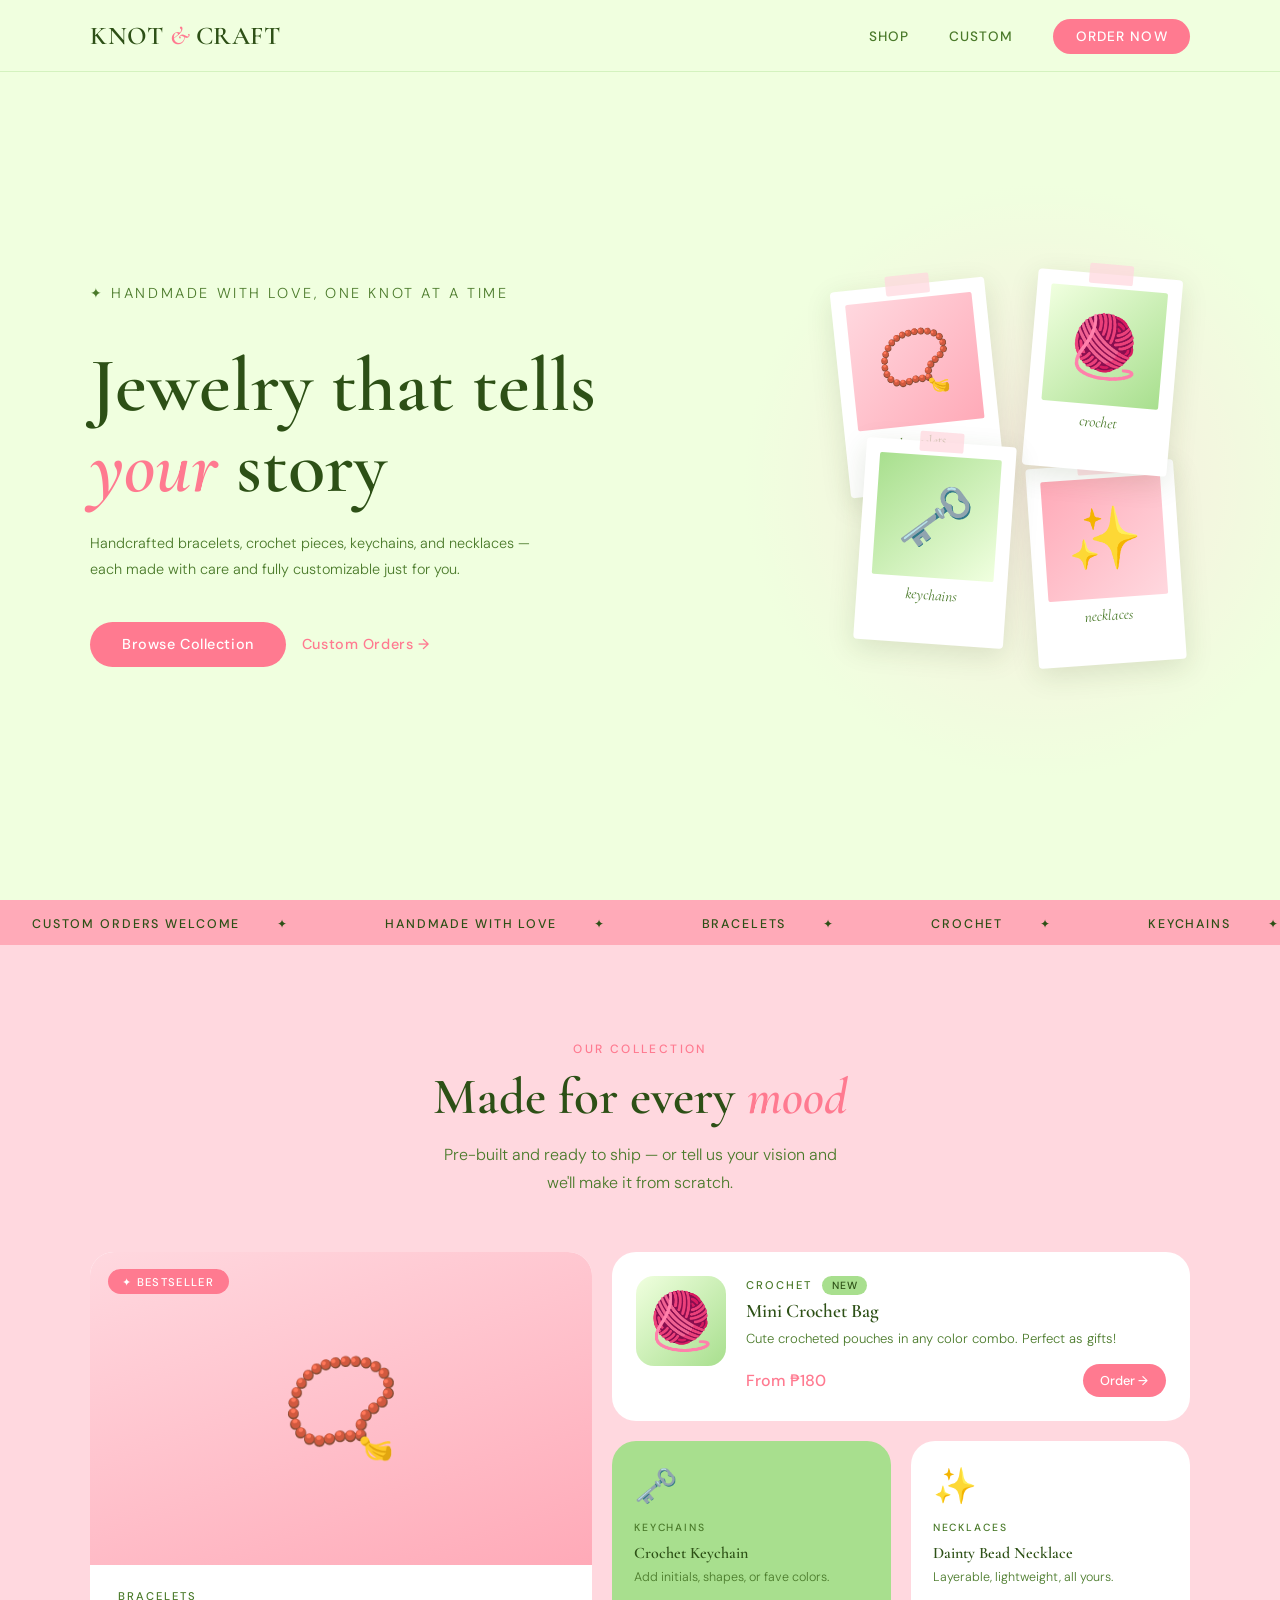
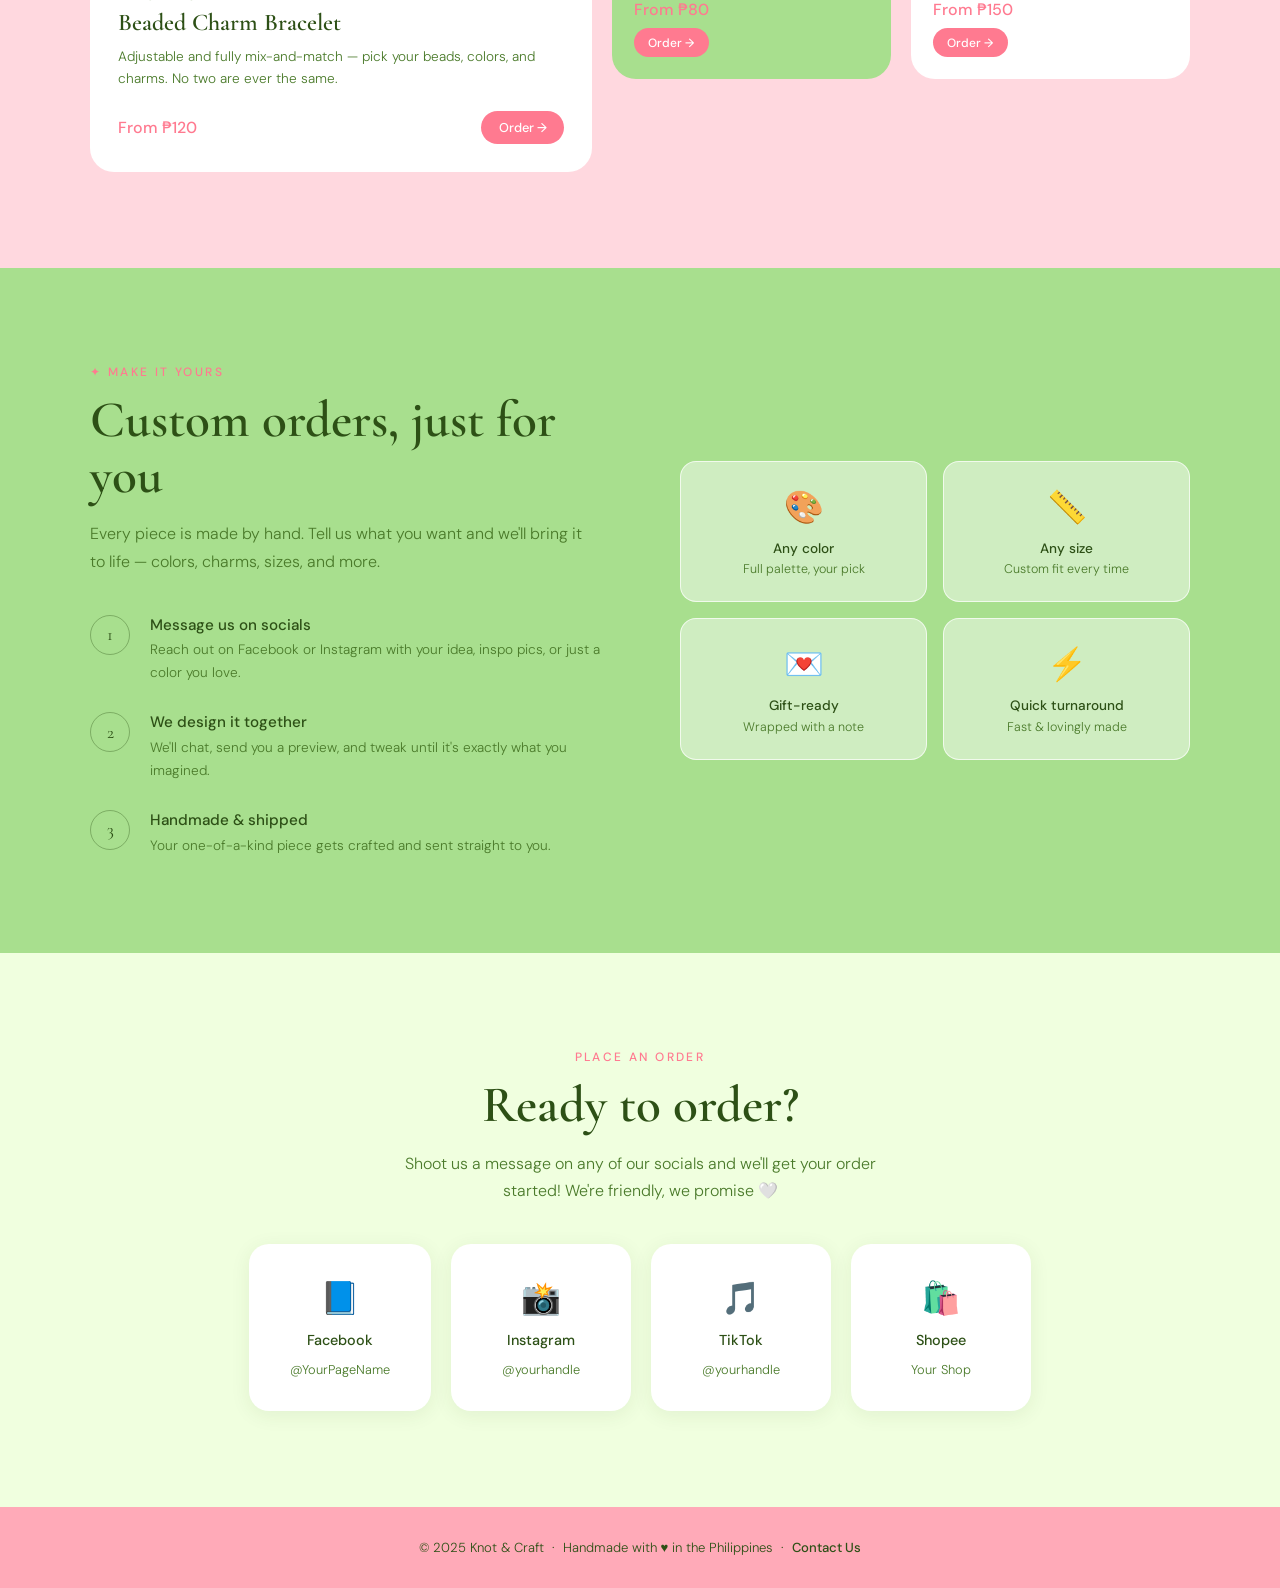
==== index.html @ 76a7b819 "First Commit" ====
<!DOCTYPE html>
<html lang="en">
<head>
<meta charset="UTF-8" />
<meta name="viewport" content="width=device-width, initial-scale=1.0" />
<title>Knot & Craft — Handmade with Love</title>
<link rel="preconnect" href="https://fonts.googleapis.com" />
<link href="https://fonts.googleapis.com/css2?family=Cormorant+Garamond:ital,wght@0,400;0,600;1,400&family=DM+Sans:wght@300;400;500&display=swap" rel="stylesheet" />
<style>
  *, *::before, *::after { box-sizing: border-box; margin: 0; padding: 0; }

  :root {
    --cream: #F0FFDF;
    --blush: #FFAAB8;
    --rose: #FF7A90;
    --deep: #2D5016;
    --warm: #4A7A2A;
    --muted: #A8DF8E;
    --white: #FFFFFF;
    --pink-light: #FFD8DF;
    --green-mid: #A8DF8E;
  }

  html { scroll-behavior: smooth; }

  body {
    font-family: 'DM Sans', sans-serif;
    background: var(--cream);
    color: var(--deep);
    overflow-x: hidden;
  }

  /* NAV */
  nav {
    position: fixed;
    top: 0; left: 0; right: 0;
    z-index: 100;
    display: flex;
    align-items: center;
    justify-content: space-between;
    padding: 1.25rem 2rem;
    background: rgba(240, 255, 223, 0.92);
    backdrop-filter: blur(10px);
    border-bottom: 1px solid rgba(168, 223, 142, 0.4);
  }

  .nav-logo {
    font-family: 'Cormorant Garamond', serif;
    font-size: 1.6rem;
    font-weight: 600;
    color: var(--deep);
    text-decoration: none;
    letter-spacing: 0.02em;
  }

  .nav-logo span { color: var(--rose); font-style: italic; }

  nav ul {
    list-style: none;
    display: flex;
    gap: 2.5rem;
  }

  nav a {
    text-decoration: none;
    color: var(--warm);
    font-size: 0.85rem;
    font-weight: 500;
    letter-spacing: 0.08em;
    text-transform: uppercase;
    transition: color 0.2s;
  }

  nav a:hover { color: var(--rose); }

  .nav-order-btn {
    background: var(--rose) !important;
    color: var(--white) !important;
    padding: 0.55rem 1.4rem;
    border-radius: 100px;
    transition: background 0.2s, transform 0.15s !important;
  }

  .nav-order-btn:hover {
    background: var(--warm) !important;
    transform: translateY(-1px);
  }

  /* HERO */
  .hero {
    min-height: 100vh;
    display: flex;
    align-items: center;
    padding: 7rem 4rem 4rem;
    position: relative;
    overflow: hidden;
  }

  .hero-bg-circle {
    position: absolute;
    width: 600px; height: 600px;
    border-radius: 50%;
    background: radial-gradient(circle, rgba(255,216,223,0.5) 0%, transparent 70%);
    top: -100px; right: -150px;
    pointer-events: none;
  }

  .hero-content {
    max-width: 600px;
    position: relative;
    z-index: 1;
  }

  .hero-eyebrow {
    font-size: 0.78rem;
    font-weight: 500;
    letter-spacing: 0.18em;
    text-transform: uppercase;
    color: var(--rose);
    margin-bottom: 1.25rem;
  }

  .hero h1 {
    font-family: 'Cormorant Garamond', serif;
    font-size: clamp(3rem, 6vw, 5.5rem);
    line-height: 1.05;
    font-weight: 600;
    color: var(--deep);
    margin-bottom: 1.5rem;
  }

  .hero h1 em {
    font-style: italic;
    color: var(--rose);
  }

  .hero p {
    font-size: 0.9rem;
    color: var(--warm);
    line-height: 1.75;
    max-width: 440px;
    margin-bottom: 2.5rem;
    font-weight: 300;
  }

  .hero-cta {
    display: flex;
    gap: 1rem;
    align-items: center;
    flex-wrap: wrap;
  }

  .btn-primary {
    background: var(--rose);
    color: var(--white);
    padding: 0.85rem 2rem;
    border-radius: 100px;
    text-decoration: none;
    font-size: 0.9rem;
    font-weight: 500;
    letter-spacing: 0.04em;
    transition: background 0.2s, transform 0.15s;
    display: inline-block;
  }

  .btn-primary:hover {
    background: var(--warm);
    color: var(--white);
    transform: translateY(-2px);
  }

  .btn-ghost {
    color: var(--rose);
    text-decoration: none;
    font-size: 0.9rem;
    font-weight: 500;
    letter-spacing: 0.04em;
    display: flex;
    align-items: center;
    gap: 0.5rem;
    transition: gap 0.2s;
  }

  .btn-ghost:hover { gap: 0.75rem; }

  .hero-decorative {
    position: absolute;
    right: 0;
    top: 50%;
    transform: translateY(-50%);
    width: 360px;
    height: 420px;
  }

  .polaroid {
    position: absolute;
    background: var(--white);
    padding: 0.9rem 0.9rem 2.5rem;
    box-shadow: 0 8px 28px rgba(45,80,22,0.13);
    border-radius: 4px;
    display: flex;
    flex-direction: column;
    align-items: center;
    transition: transform 0.35s ease;
    cursor: default;
  }

  .polaroid:hover { transform: rotate(0deg) scale(1.06) !important; z-index: 10; }

  .polaroid-img {
    width: 100%;
    aspect-ratio: 1;
    border-radius: 2px;
    display: flex;
    align-items: center;
    justify-content: center;
    font-size: 3.8rem;
  }

  .polaroid-label {
    margin-top: 0.5rem;
    font-family: 'Cormorant Garamond', serif;
    font-size: 0.95rem;
    font-style: italic;
    color: var(--warm);
    text-align: center;
    white-space: nowrap;
  }

  /* individual positions & rotations */
  .polaroid:nth-child(1) {
    width: 155px;
    top: 20px; left: 10px;
    transform: rotate(-6deg);
    z-index: 3;
  }
  .polaroid:nth-child(1) .polaroid-img { background: linear-gradient(135deg, #FFD8DF, #FFAAB8); }

  .polaroid:nth-child(2) {
    width: 145px;
    top: 10px; right: 15px;
    transform: rotate(5deg);
    z-index: 2;
  }
  .polaroid:nth-child(2) .polaroid-img { background: linear-gradient(135deg, #F0FFDF, #A8DF8E); }

  .polaroid:nth-child(3) {
    width: 150px;
    bottom: 40px; left: 30px;
    transform: rotate(4deg);
    z-index: 4;
  }
  .polaroid:nth-child(3) .polaroid-img { background: linear-gradient(135deg, #A8DF8E, #F0FFDF); }

  .polaroid:nth-child(4) {
    width: 148px;
    bottom: 20px; right: 10px;
    transform: rotate(-4deg);
    z-index: 1;
  }
  .polaroid:nth-child(4) .polaroid-img { background: linear-gradient(135deg, #FFAAB8, #FFD8DF); }

  /* tape strip on each */
  .polaroid::before {
    content: '';
    position: absolute;
    top: -10px;
    left: 50%;
    transform: translateX(-50%);
    width: 44px; height: 20px;
    background: rgba(255, 216, 223, 0.75);
    border-radius: 2px;
    z-index: 5;
  }

  /* MARQUEE */
  .marquee-wrap {
    background: #FFAAB8;
    padding: 0.75rem 0;
    overflow: hidden;
    white-space: nowrap;
  }

  .marquee-inner span {
    font-size: 0.78rem;
    font-weight: 500;
    letter-spacing: 0.15em;
    text-transform: uppercase;
    color: var(--deep);
    padding: 0 2rem;
  }

  .marquee-dot {
    color: rgba(45,80,22,0.4);
  }

  .marquee-inner {
    display: inline-flex;
    animation: marquee 22s linear infinite;
  }

  @keyframes marquee {
    from { transform: translateX(0); }
    to { transform: translateX(-50%); }
  }

  /* SECTIONS */
  section {
    padding: 6rem 4rem;
  }

  .inner {
    max-width: 1100px;
    margin: 0 auto;
    width: 100%;
  }

  .section-eyebrow {
    font-size: 0.75rem;
    font-weight: 500;
    letter-spacing: 0.2em;
    text-transform: uppercase;
    color: var(--rose);
    margin-bottom: 0.75rem;
  }

  .section-title {
    font-family: 'Cormorant Garamond', serif;
    font-size: clamp(2rem, 4vw, 3.2rem);
    font-weight: 600;
    color: var(--deep);
    line-height: 1.1;
    margin-bottom: 1rem;
  }

  .section-subtitle {
    font-size: 1rem;
    color: var(--warm);
    line-height: 1.7;
    font-weight: 300;
    max-width: 480px;
  }

  /* PRODUCTS — editorial layout */
  #products { background: #FFD8DF; }

  .feat-row {
    display: grid;
    grid-template-columns: 1fr 1.15fr;
    gap: 1.25rem;
    align-items: stretch;
  }

  .feat-hero {
    background: var(--white);
    border-radius: 24px;
    overflow: hidden;
    display: flex;
    flex-direction: column;
    position: relative;
    min-height: 520px;
  }

  .feat-hero-img {
    flex: 1;
    display: flex;
    align-items: center;
    justify-content: center;
    font-size: 6rem;
    background: linear-gradient(160deg, #FFD8DF 0%, #FFAAB8 100%);
    min-height: 280px;
  }

  .feat-hero-tag {
    position: absolute;
    top: 1.1rem; left: 1.1rem;
    background: var(--rose);
    color: var(--white);
    font-size: 0.7rem;
    font-weight: 500;
    letter-spacing: 0.12em;
    text-transform: uppercase;
    padding: 0.35rem 0.9rem;
    border-radius: 100px;
  }

  .feat-hero-info { padding: 1.5rem 1.75rem 1.75rem; }

  .feat-stack {
    display: flex;
    flex-direction: column;
    gap: 1.25rem;
  }

  .feat-mini {
    border-radius: 24px;
    padding: 1.5rem;
    display: flex;
    gap: 1.25rem;
    align-items: flex-start;
    background: var(--white);
  }

  .feat-mini-icon {
    font-size: 3.5rem;
    width: 90px; height: 90px;
    border-radius: 18px;
    background: linear-gradient(135deg, #F0FFDF 0%, #A8DF8E 100%);
    display: flex; align-items: center; justify-content: center;
    flex-shrink: 0;
  }

  .feat-mini-body { flex: 1; }

  .feat-mini-row {
    display: grid;
    grid-template-columns: 1fr 1fr;
    gap: 1.25rem;
  }

  .feat-tiny {
    border-radius: 24px;
    padding: 1.35rem;
    display: flex;
    flex-direction: column;
  }

  .feat-tiny--green { background: #A8DF8E; }
  .feat-tiny--blush { background: var(--white); }

  .feat-tiny-icon { font-size: 2.2rem; margin-bottom: 0.75rem; }

  .feat-cat {
    font-size: 0.7rem;
    font-weight: 500;
    letter-spacing: 0.18em;
    text-transform: uppercase;
    color: var(--warm);
    display: block;
    margin-bottom: 0.35rem;
  }

  .feat-name {
    font-family: 'Cormorant Garamond', serif;
    font-size: 1.5rem;
    font-weight: 600;
    color: var(--deep);
    line-height: 1.15;
    margin-bottom: 0.6rem;
  }

  .feat-desc {
    font-size: 0.85rem;
    color: var(--warm);
    line-height: 1.65;
    font-weight: 300;
    margin-bottom: 1.25rem;
  }

  .feat-bottom {
    display: flex;
    align-items: center;
    justify-content: space-between;
    gap: 0.75rem;
  }

  .feat-price {
    font-size: 1rem;
    font-weight: 500;
    color: var(--rose);
  }

  .feat-new-badge {
    background: #A8DF8E;
    color: var(--deep);
    font-size: 0.65rem;
    font-weight: 500;
    letter-spacing: 0.1em;
    text-transform: uppercase;
    padding: 0.2rem 0.6rem;
    border-radius: 100px;
  }

  .order-btn {
    background: var(--rose);
    color: var(--white);
    border: none;
    padding: 0.5rem 1.1rem;
    border-radius: 100px;
    font-size: 0.8rem;
    font-weight: 500;
    font-family: 'DM Sans', sans-serif;
    cursor: pointer;
    text-decoration: none;
    transition: background 0.2s;
    display: inline-block;
  }

  .order-btn:hover { background: var(--warm); }

  /* CUSTOM ORDER */
  #custom {
    background: #A8DF8E;
    color: var(--deep);
  }

  #custom .section-title { color: var(--deep); }
  #custom .section-eyebrow { color: var(--rose); }
  #custom .section-subtitle { color: var(--warm); max-width: 500px; }

  .custom-layout {
    display: grid;
    grid-template-columns: 1fr 1fr;
    gap: 5rem;
    align-items: center;
  }

  .custom-steps {
    display: flex;
    flex-direction: column;
    gap: 1.75rem;
    margin-top: 2.5rem;
  }

  .step {
    display: flex;
    gap: 1.25rem;
    align-items: flex-start;
  }

  .step-num {
    width: 40px; height: 40px;
    border-radius: 50%;
    border: 1.5px solid rgba(45,80,22,0.35);
    display: flex;
    align-items: center;
    justify-content: center;
    font-family: 'Cormorant Garamond', serif;
    font-size: 1.1rem;
    color: var(--deep);
    flex-shrink: 0;
  }

  .step-text h4 {
    font-size: 0.95rem;
    font-weight: 500;
    color: var(--deep);
    margin-bottom: 0.3rem;
  }

  .step-text p {
    font-size: 0.85rem;
    color: var(--warm);
    line-height: 1.65;
    font-weight: 300;
  }

  .custom-visual {
    display: grid;
    grid-template-columns: 1fr 1fr;
    gap: 1rem;
  }

  .custom-tile {
    background: rgba(255,255,255,0.45);
    border: 1px solid rgba(255,255,255,0.7);
    border-radius: 16px;
    padding: 1.5rem;
    text-align: center;
    transition: background 0.2s;
  }

  .custom-tile:hover { background: rgba(255,255,255,0.65); }

  .custom-tile-icon { font-size: 2rem; margin-bottom: 0.75rem; }

  .custom-tile h5 {
    font-size: 0.85rem;
    font-weight: 500;
    color: var(--deep);
    margin-bottom: 0.3rem;
  }

  .custom-tile p {
    font-size: 0.78rem;
    color: var(--warm);
    font-weight: 300;
  }

  /* SOCIALS / ORDER */
  #order {
    background: var(--cream);
    text-align: center;
  }

  .social-cards {
    display: flex;
    gap: 1.25rem;
    justify-content: center;
    flex-wrap: wrap;
    margin-top: 2.5rem;
  }

  .social-card {
    background: var(--white);
    border-radius: 20px;
    padding: 2rem 2.5rem;
    display: flex;
    flex-direction: column;
    align-items: center;
    gap: 0.75rem;
    text-decoration: none;
    color: var(--deep);
    min-width: 180px;
    border: 1.5px solid transparent;
    transition: border-color 0.2s, transform 0.2s, box-shadow 0.2s;
    box-shadow: 0 4px 20px rgba(45,80,22,0.08);
  }

  .social-card:hover {
    border-color: var(--rose);
    transform: translateY(-4px);
    box-shadow: 0 12px 36px rgba(255,170,184,0.3);
  }

  .social-icon { font-size: 2rem; }

  .social-name {
    font-weight: 500;
    font-size: 0.9rem;
  }

  .social-handle {
    font-size: 0.8rem;
    color: var(--warm);
    font-weight: 300;
  }

  /* FOOTER */
  footer {
    background: #FFAAB8;
    color: var(--deep);
    text-align: center;
    padding: 2rem 4rem;
    font-size: 0.82rem;
    font-weight: 300;
  }

  footer a { color: var(--deep); text-decoration: none; font-weight: 500; }

  /* MOBILE */
  @media (max-width: 900px) {
    nav { padding: 1rem 1.5rem; }
    nav ul { display: none; }

    .hero {
      flex-direction: column;
      padding: 6rem 1.5rem 3rem;
      text-align: center;
    }

    .hero-content { max-width: 100%; }
    .hero-content p { max-width: 100%; }
    .hero-cta { justify-content: center; }
    .hero-decorative { display: none; }
    .hero-bg-circle { display: none; }

    section { padding: 4rem 1.25rem; }

    .products-header { flex-direction: column; align-items: flex-start; gap: 1rem; }
    .feat-row { grid-template-columns: 1fr; }
    .feat-mini-row { grid-template-columns: 1fr 1fr; }

    .custom-layout { grid-template-columns: 1fr; gap: 2.5rem; }

    footer { padding: 2rem 1.5rem; }
  }
</style>
</head>
<body>

<nav>
  <div class="inner" style="display:flex; align-items:center; justify-content:space-between;">
  <a href="#" class="nav-logo">Knot <span>&</span> Craft</a>
  <ul>
    <li><a href="#products">Shop</a></li>
    <li><a href="#custom">Custom</a></li>
    <li><a href="#order" class="nav-order-btn">Order Now</a></li>
  </ul>
  </div>
</nav>

<!-- HERO -->
<section class="hero">
  <div class="inner" style="display:flex; align-items:center; width:100%; position:relative;">
  <div class="hero-bg-circle"></div>
  <div class="hero-content">
    <p class="hero-eyebrow">✦ Handmade with love, one knot at a time</p>
    <h1>Jewelry that tells <em>your</em> story</h1>
    <p>Handcrafted bracelets, crochet pieces, keychains, and necklaces — each made with care and fully customizable just for you.</p>
    <div class="hero-cta">
      <a href="#products" class="btn-primary">Browse Collection</a>
      <a href="#custom" class="btn-ghost">Custom Orders →</a>
    </div>
  </div>
  <div class="hero-decorative">
    <div class="polaroid">
      <div class="polaroid-img">📿</div>
      <span class="polaroid-label">bracelets</span>
    </div>
    <div class="polaroid">
      <div class="polaroid-img">🧶</div>
      <span class="polaroid-label">crochet</span>
    </div>
    <div class="polaroid">
      <div class="polaroid-img">🗝️</div>
      <span class="polaroid-label">keychains</span>
    </div>
    <div class="polaroid">
      <div class="polaroid-img">✨</div>
      <span class="polaroid-label">necklaces</span>
    </div>
  </div>
  </div>
</section>

<!-- MARQUEE -->
<div class="marquee-wrap">
  <div class="marquee-inner">
    <span>Custom Orders Welcome <span class="marquee-dot">✦</span></span>
    <span>Handmade with Love <span class="marquee-dot">✦</span></span>
    <span>Bracelets <span class="marquee-dot">✦</span></span>
    <span>Crochet <span class="marquee-dot">✦</span></span>
    <span>Keychains <span class="marquee-dot">✦</span></span>
    <span>Necklaces <span class="marquee-dot">✦</span></span>
    <span>Made to Order <span class="marquee-dot">✦</span></span>
    <span>Ships Nationwide <span class="marquee-dot">✦</span></span>
    <span>Custom Orders Welcome <span class="marquee-dot">✦</span></span>
    <span>Handmade with Love <span class="marquee-dot">✦</span></span>
    <span>Bracelets <span class="marquee-dot">✦</span></span>
    <span>Crochet <span class="marquee-dot">✦</span></span>
    <span>Keychains <span class="marquee-dot">✦</span></span>
    <span>Necklaces <span class="marquee-dot">✦</span></span>
    <span>Made to Order <span class="marquee-dot">✦</span></span>
    <span>Ships Nationwide <span class="marquee-dot">✦</span></span>
  </div>
</div>

<!-- PRODUCTS -->
<section id="products">
  <div class="inner">
  <div style="text-align:center; margin-bottom: 3.5rem;">
    <p class="section-eyebrow">Our Collection</p>
    <h2 class="section-title">Made for every <em style="font-style:italic; color:var(--rose); font-family:'Cormorant Garamond',serif;">mood</em></h2>
    <p style="font-size:1rem; color:var(--warm); font-weight:300; max-width:420px; margin:0.75rem auto 0; line-height:1.7;">Pre-built and ready to ship — or tell us your vision and we'll make it from scratch.</p>
  </div>

  <!-- BIG FEATURE ROW -->
  <div class="feat-row">

    <!-- LEFT: tall hero item -->
    <div class="feat-hero">
      <div class="feat-hero-img">📿</div>
      <div class="feat-hero-tag">✦ Bestseller</div>
      <div class="feat-hero-info">
        <span class="feat-cat">Bracelets</span>
        <h3 class="feat-name">Beaded Charm Bracelet</h3>
        <p class="feat-desc">Adjustable and fully mix-and-match — pick your beads, colors, and charms. No two are ever the same.</p>
        <div class="feat-bottom">
          <span class="feat-price">From ₱120</span>
          <a href="#order" class="order-btn">Order →</a>
        </div>
      </div>
    </div>

    <!-- RIGHT: stacked smaller items -->
    <div class="feat-stack">

      <div class="feat-mini feat-mini--pink">
        <div class="feat-mini-icon">🧶</div>
        <div class="feat-mini-body">
          <div style="display:flex; align-items:center; gap:0.6rem; margin-bottom:0.3rem;">
            <span class="feat-cat" style="margin:0;">Crochet</span>
            <span class="feat-new-badge">New</span>
          </div>
          <h3 class="feat-name" style="font-size:1.2rem; margin-bottom:0.4rem;">Mini Crochet Bag</h3>
          <p class="feat-desc" style="font-size:0.82rem; margin-bottom:0.9rem;">Cute crocheted pouches in any color combo. Perfect as gifts!</p>
          <div class="feat-bottom">
            <span class="feat-price">From ₱180</span>
            <a href="#order" class="order-btn">Order →</a>
          </div>
        </div>
      </div>

      <div class="feat-mini-row">
        <div class="feat-tiny feat-tiny--green">
          <div class="feat-tiny-icon">🗝️</div>
          <span class="feat-cat" style="font-size:0.65rem;">Keychains</span>
          <h3 class="feat-name" style="font-size:1rem; margin:0.25rem 0 0.3rem;">Crochet Keychain</h3>
          <p class="feat-desc" style="font-size:0.78rem; margin-bottom:0.75rem;">Add initials, shapes, or fave colors.</p>
          <div class="feat-bottom" style="flex-direction:column; align-items:flex-start; gap:0.5rem;">
            <span class="feat-price">From ₱80</span>
            <a href="#order" class="order-btn" style="font-size:0.75rem; padding:0.4rem 0.9rem;">Order →</a>
          </div>
        </div>

        <div class="feat-tiny feat-tiny--blush">
          <div class="feat-tiny-icon">✨</div>
          <span class="feat-cat" style="font-size:0.65rem;">Necklaces</span>
          <h3 class="feat-name" style="font-size:1rem; margin:0.25rem 0 0.3rem;">Dainty Bead Necklace</h3>
          <p class="feat-desc" style="font-size:0.78rem; margin-bottom:0.75rem;">Layerable, lightweight, all yours.</p>
          <div class="feat-bottom" style="flex-direction:column; align-items:flex-start; gap:0.5rem;">
            <span class="feat-price">From ₱150</span>
            <a href="#order" class="order-btn" style="font-size:0.75rem; padding:0.4rem 0.9rem;">Order →</a>
          </div>
        </div>
      </div>

    </div>
  </div>
  </div>
</section>

<!-- CUSTOM ORDER -->
<section id="custom">
  <div class="inner">
  <div class="custom-layout">
    <div>
      <p class="section-eyebrow">✦ Make it yours</p>
      <h2 class="section-title">Custom orders, just for you</h2>
      <p class="section-subtitle">Every piece is made by hand. Tell us what you want and we'll bring it to life — colors, charms, sizes, and more.</p>

      <div class="custom-steps">
        <div class="step">
          <div class="step-num">1</div>
          <div class="step-text">
            <h4>Message us on socials</h4>
            <p>Reach out on Facebook or Instagram with your idea, inspo pics, or just a color you love.</p>
          </div>
        </div>
        <div class="step">
          <div class="step-num">2</div>
          <div class="step-text">
            <h4>We design it together</h4>
            <p>We'll chat, send you a preview, and tweak until it's exactly what you imagined.</p>
          </div>
        </div>
        <div class="step">
          <div class="step-num">3</div>
          <div class="step-text">
            <h4>Handmade & shipped</h4>
            <p>Your one-of-a-kind piece gets crafted and sent straight to you.</p>
          </div>
        </div>
      </div>
    </div>

    <div class="custom-visual">
      <div class="custom-tile">
        <div class="custom-tile-icon">🎨</div>
        <h5>Any color</h5>
        <p>Full palette, your pick</p>
      </div>
      <div class="custom-tile">
        <div class="custom-tile-icon">📏</div>
        <h5>Any size</h5>
        <p>Custom fit every time</p>
      </div>
      <div class="custom-tile">
        <div class="custom-tile-icon">💌</div>
        <h5>Gift-ready</h5>
        <p>Wrapped with a note</p>
      </div>
      <div class="custom-tile">
        <div class="custom-tile-icon">⚡</div>
        <h5>Quick turnaround</h5>
        <p>Fast & lovingly made</p>
      </div>
    </div>
  </div>
  </div>
</section>

<!-- ORDER / SOCIALS -->
<section id="order">
  <div class="inner">
  <p class="section-eyebrow">Place an order</p>
  <h2 class="section-title">Ready to order?</h2>
  <p class="section-subtitle" style="margin: 0 auto 0.5rem; text-align:center;">
    Shoot us a message on any of our socials and we'll get your order started! We're friendly, we promise 🤍
  </p>

  <div class="social-cards">

    <a href="https://facebook.com/YOURPAGE" target="_blank" class="social-card">
      <span class="social-icon">📘</span>
      <span class="social-name">Facebook</span>
      <span class="social-handle">@YourPageName</span>
    </a>

    <a href="https://instagram.com/YOURHANDLE" target="_blank" class="social-card">
      <span class="social-icon">📸</span>
      <span class="social-name">Instagram</span>
      <span class="social-handle">@yourhandle</span>
    </a>

    <a href="https://tiktok.com/@YOURHANDLE" target="_blank" class="social-card">
      <span class="social-icon">🎵</span>
      <span class="social-name">TikTok</span>
      <span class="social-handle">@yourhandle</span>
    </a>

    <a href="https://shopee.ph/YOURSHOP" target="_blank" class="social-card">
      <span class="social-icon">🛍️</span>
      <span class="social-name">Shopee</span>
      <span class="social-handle">Your Shop</span>
    </a>

  </div>
  </div>
</section>

<!-- FOOTER -->
<footer>
  <div class="inner">
  <p>© 2025 Knot & Craft &nbsp;·&nbsp; Handmade with ♥ in the Philippines &nbsp;·&nbsp; <a href="#order">Contact Us</a></p>
  </div>
</footer>

</body>
</html>
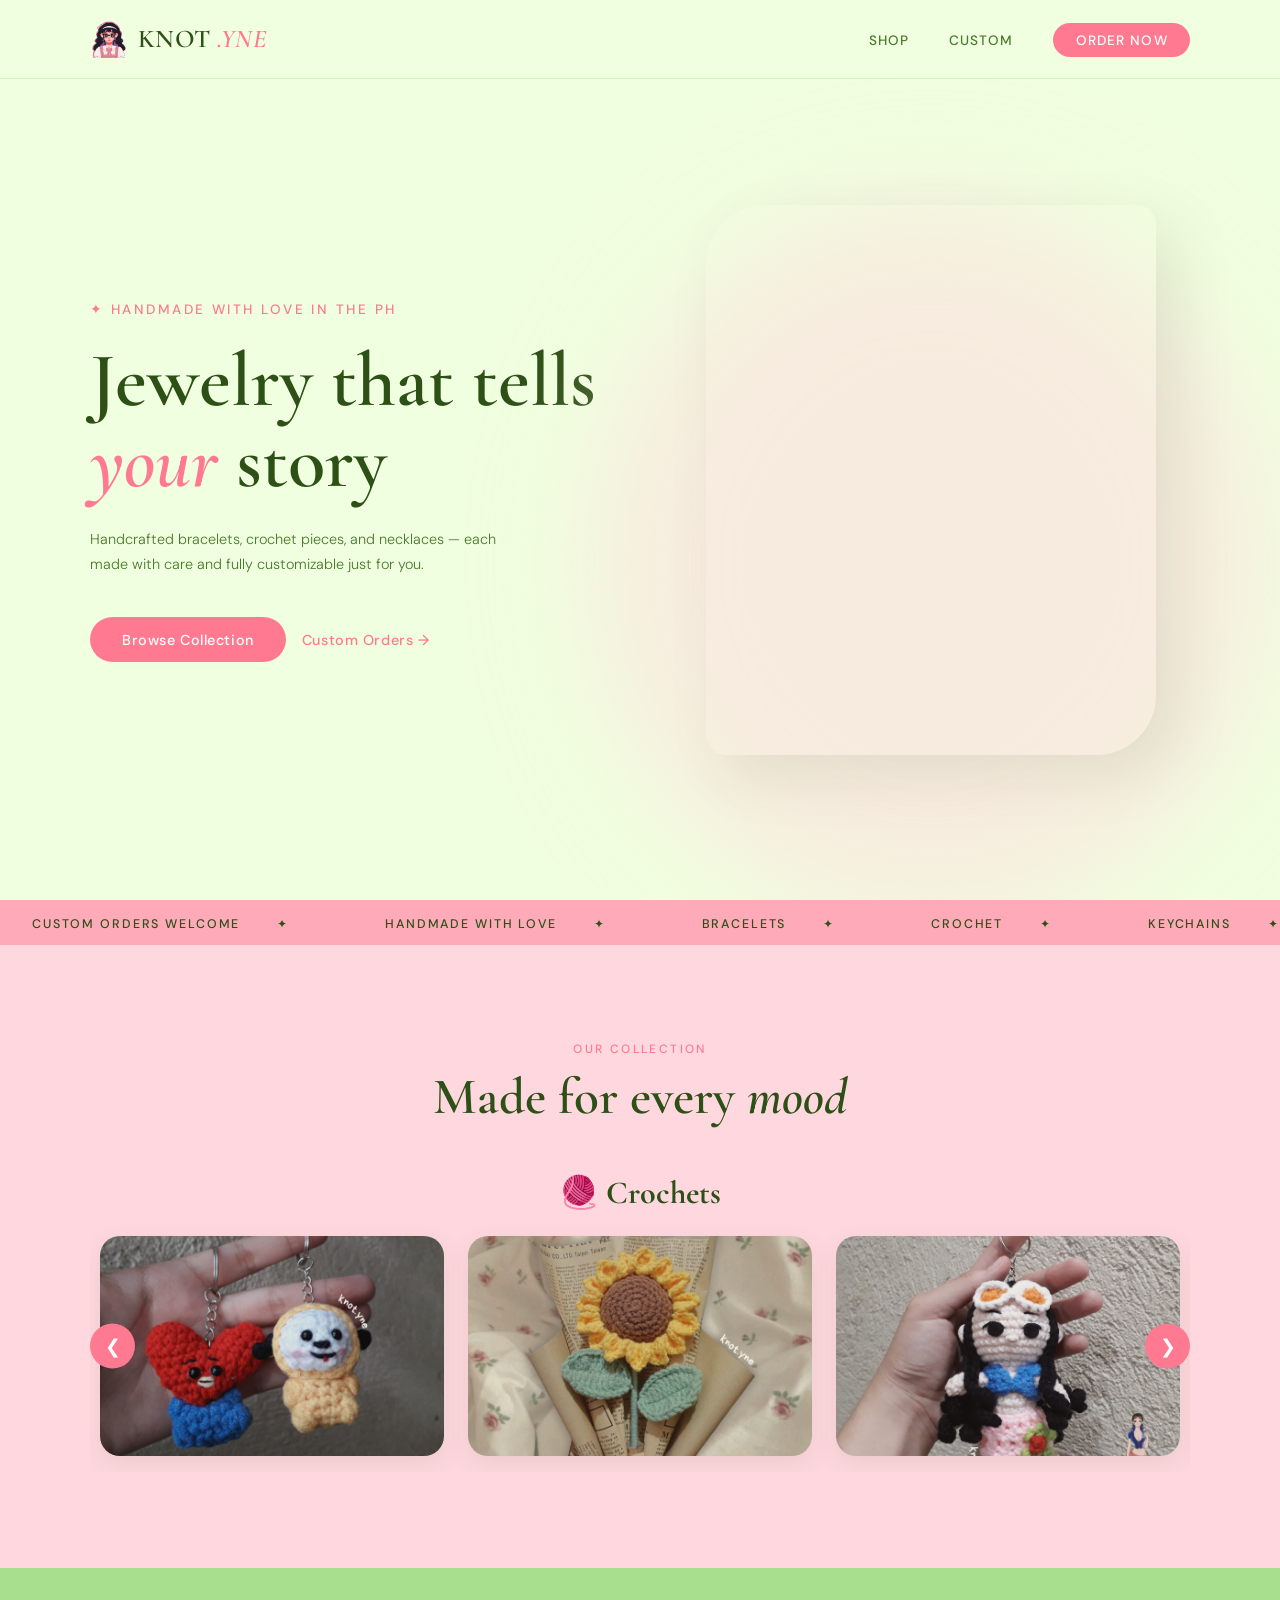
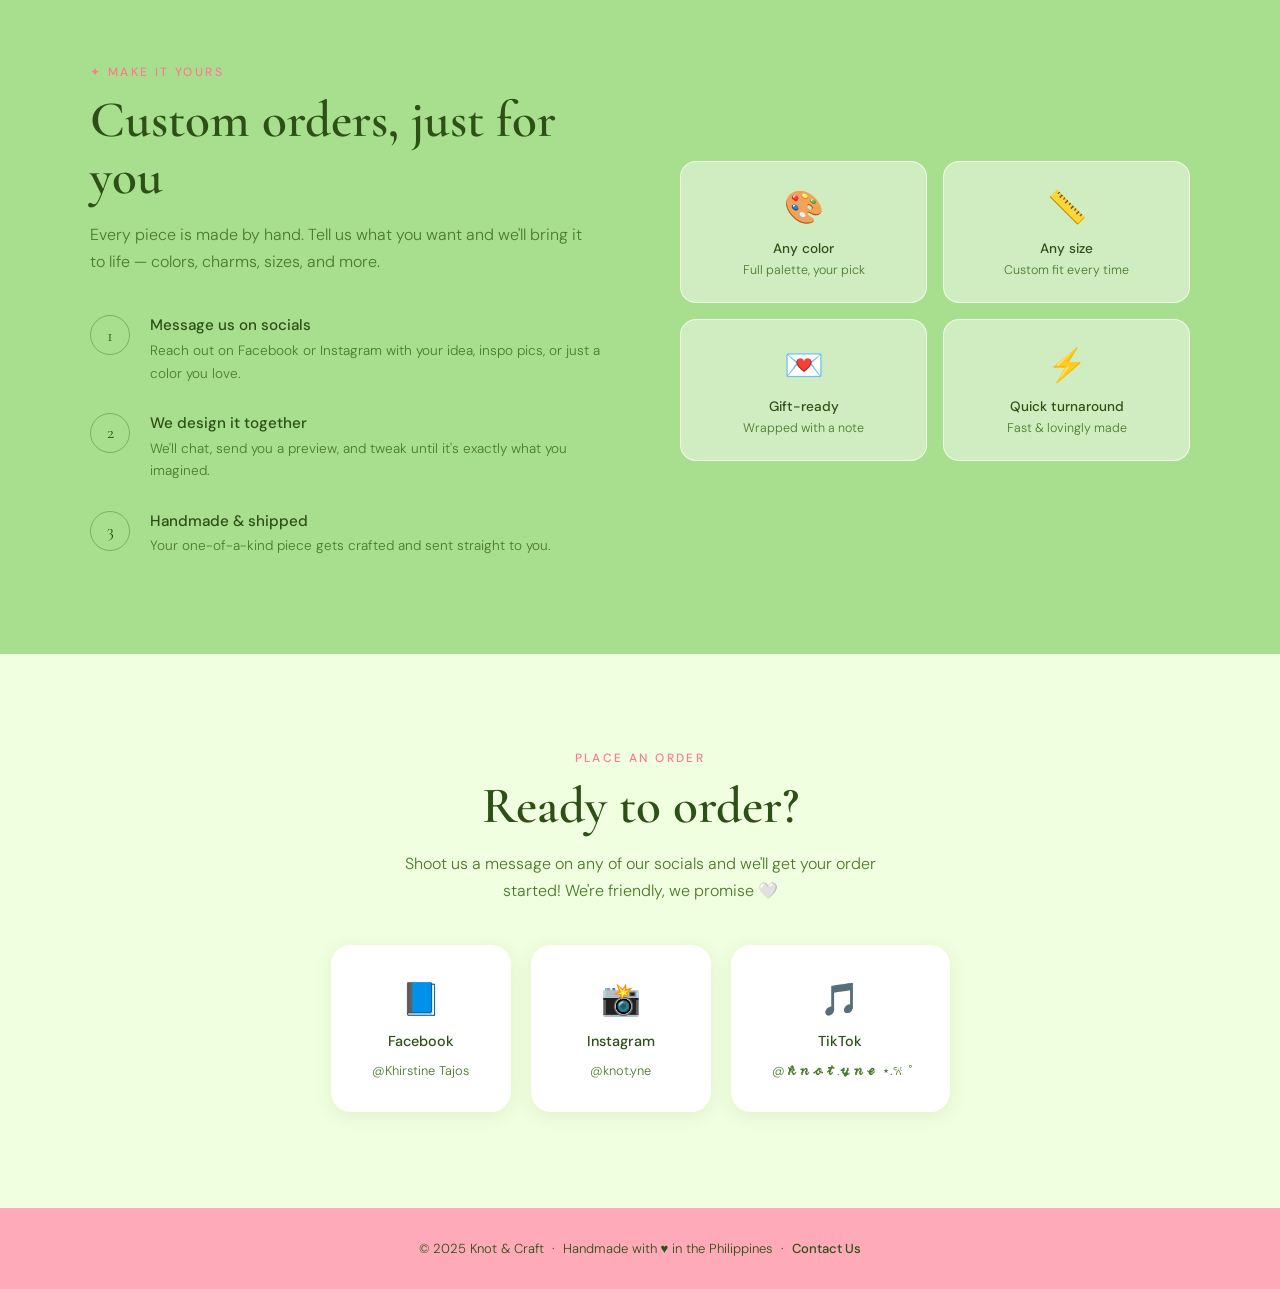
==== commit 4e28a710: "latest git push" ====
--- a/index.html
+++ b/index.html
@@ -3,724 +3,78 @@
 <head>
 <meta charset="UTF-8" />
 <meta name="viewport" content="width=device-width, initial-scale=1.0" />
-<title>Knot & Craft — Handmade with Love</title>
+<title>Knot.yne — Handmade with Love</title>
 <link rel="preconnect" href="https://fonts.googleapis.com" />
 <link href="https://fonts.googleapis.com/css2?family=Cormorant+Garamond:ital,wght@0,400;0,600;1,400&family=DM+Sans:wght@300;400;500&display=swap" rel="stylesheet" />
-<style>
-  *, *::before, *::after { box-sizing: border-box; margin: 0; padding: 0; }
-
-  :root {
-    --cream: #F0FFDF;
-    --blush: #FFAAB8;
-    --rose: #FF7A90;
-    --deep: #2D5016;
-    --warm: #4A7A2A;
-    --muted: #A8DF8E;
-    --white: #FFFFFF;
-    --pink-light: #FFD8DF;
-    --green-mid: #A8DF8E;
-  }
-
-  html { scroll-behavior: smooth; }
-
-  body {
-    font-family: 'DM Sans', sans-serif;
-    background: var(--cream);
-    color: var(--deep);
-    overflow-x: hidden;
-  }
-
-  /* NAV */
-  nav {
-    position: fixed;
-    top: 0; left: 0; right: 0;
-    z-index: 100;
-    display: flex;
-    align-items: center;
-    justify-content: space-between;
-    padding: 1.25rem 2rem;
-    background: rgba(240, 255, 223, 0.92);
-    backdrop-filter: blur(10px);
-    border-bottom: 1px solid rgba(168, 223, 142, 0.4);
-  }
-
-  .nav-logo {
-    font-family: 'Cormorant Garamond', serif;
-    font-size: 1.6rem;
-    font-weight: 600;
-    color: var(--deep);
-    text-decoration: none;
-    letter-spacing: 0.02em;
-  }
-
-  .nav-logo span { color: var(--rose); font-style: italic; }
-
-  nav ul {
-    list-style: none;
-    display: flex;
-    gap: 2.5rem;
-  }
-
-  nav a {
-    text-decoration: none;
-    color: var(--warm);
-    font-size: 0.85rem;
-    font-weight: 500;
-    letter-spacing: 0.08em;
-    text-transform: uppercase;
-    transition: color 0.2s;
-  }
-
-  nav a:hover { color: var(--rose); }
-
-  .nav-order-btn {
-    background: var(--rose) !important;
-    color: var(--white) !important;
-    padding: 0.55rem 1.4rem;
-    border-radius: 100px;
-    transition: background 0.2s, transform 0.15s !important;
-  }
-
-  .nav-order-btn:hover {
-    background: var(--warm) !important;
-    transform: translateY(-1px);
-  }
-
-  /* HERO */
-  .hero {
-    min-height: 100vh;
-    display: flex;
-    align-items: center;
-    padding: 7rem 4rem 4rem;
-    position: relative;
-    overflow: hidden;
-  }
-
-  .hero-bg-circle {
-    position: absolute;
-    width: 600px; height: 600px;
-    border-radius: 50%;
-    background: radial-gradient(circle, rgba(255,216,223,0.5) 0%, transparent 70%);
-    top: -100px; right: -150px;
-    pointer-events: none;
-  }
-
-  .hero-content {
-    max-width: 600px;
-    position: relative;
-    z-index: 1;
-  }
-
-  .hero-eyebrow {
-    font-size: 0.78rem;
-    font-weight: 500;
-    letter-spacing: 0.18em;
-    text-transform: uppercase;
-    color: var(--rose);
-    margin-bottom: 1.25rem;
-  }
-
-  .hero h1 {
-    font-family: 'Cormorant Garamond', serif;
-    font-size: clamp(3rem, 6vw, 5.5rem);
-    line-height: 1.05;
-    font-weight: 600;
-    color: var(--deep);
-    margin-bottom: 1.5rem;
-  }
-
-  .hero h1 em {
-    font-style: italic;
-    color: var(--rose);
-  }
-
-  .hero p {
-    font-size: 0.9rem;
-    color: var(--warm);
-    line-height: 1.75;
-    max-width: 440px;
-    margin-bottom: 2.5rem;
-    font-weight: 300;
-  }
-
-  .hero-cta {
-    display: flex;
-    gap: 1rem;
-    align-items: center;
-    flex-wrap: wrap;
-  }
-
-  .btn-primary {
-    background: var(--rose);
-    color: var(--white);
-    padding: 0.85rem 2rem;
-    border-radius: 100px;
-    text-decoration: none;
-    font-size: 0.9rem;
-    font-weight: 500;
-    letter-spacing: 0.04em;
-    transition: background 0.2s, transform 0.15s;
-    display: inline-block;
-  }
-
-  .btn-primary:hover {
-    background: var(--warm);
-    color: var(--white);
-    transform: translateY(-2px);
-  }
-
-  .btn-ghost {
-    color: var(--rose);
-    text-decoration: none;
-    font-size: 0.9rem;
-    font-weight: 500;
-    letter-spacing: 0.04em;
-    display: flex;
-    align-items: center;
-    gap: 0.5rem;
-    transition: gap 0.2s;
-  }
-
-  .btn-ghost:hover { gap: 0.75rem; }
-
-  .hero-decorative {
-    position: absolute;
-    right: 0;
-    top: 50%;
-    transform: translateY(-50%);
-    width: 360px;
-    height: 420px;
-  }
-
-  .polaroid {
-    position: absolute;
-    background: var(--white);
-    padding: 0.9rem 0.9rem 2.5rem;
-    box-shadow: 0 8px 28px rgba(45,80,22,0.13);
-    border-radius: 4px;
-    display: flex;
-    flex-direction: column;
-    align-items: center;
-    transition: transform 0.35s ease;
-    cursor: default;
-  }
-
-  .polaroid:hover { transform: rotate(0deg) scale(1.06) !important; z-index: 10; }
-
-  .polaroid-img {
-    width: 100%;
-    aspect-ratio: 1;
-    border-radius: 2px;
-    display: flex;
-    align-items: center;
-    justify-content: center;
-    font-size: 3.8rem;
-  }
-
-  .polaroid-label {
-    margin-top: 0.5rem;
-    font-family: 'Cormorant Garamond', serif;
-    font-size: 0.95rem;
-    font-style: italic;
-    color: var(--warm);
-    text-align: center;
-    white-space: nowrap;
-  }
-
-  /* individual positions & rotations */
-  .polaroid:nth-child(1) {
-    width: 155px;
-    top: 20px; left: 10px;
-    transform: rotate(-6deg);
-    z-index: 3;
-  }
-  .polaroid:nth-child(1) .polaroid-img { background: linear-gradient(135deg, #FFD8DF, #FFAAB8); }
-
-  .polaroid:nth-child(2) {
-    width: 145px;
-    top: 10px; right: 15px;
-    transform: rotate(5deg);
-    z-index: 2;
-  }
-  .polaroid:nth-child(2) .polaroid-img { background: linear-gradient(135deg, #F0FFDF, #A8DF8E); }
-
-  .polaroid:nth-child(3) {
-    width: 150px;
-    bottom: 40px; left: 30px;
-    transform: rotate(4deg);
-    z-index: 4;
-  }
-  .polaroid:nth-child(3) .polaroid-img { background: linear-gradient(135deg, #A8DF8E, #F0FFDF); }
-
-  .polaroid:nth-child(4) {
-    width: 148px;
-    bottom: 20px; right: 10px;
-    transform: rotate(-4deg);
-    z-index: 1;
-  }
-  .polaroid:nth-child(4) .polaroid-img { background: linear-gradient(135deg, #FFAAB8, #FFD8DF); }
-
-  /* tape strip on each */
-  .polaroid::before {
-    content: '';
-    position: absolute;
-    top: -10px;
-    left: 50%;
-    transform: translateX(-50%);
-    width: 44px; height: 20px;
-    background: rgba(255, 216, 223, 0.75);
-    border-radius: 2px;
-    z-index: 5;
-  }
-
-  /* MARQUEE */
-  .marquee-wrap {
-    background: #FFAAB8;
-    padding: 0.75rem 0;
-    overflow: hidden;
-    white-space: nowrap;
-  }
-
-  .marquee-inner span {
-    font-size: 0.78rem;
-    font-weight: 500;
-    letter-spacing: 0.15em;
-    text-transform: uppercase;
-    color: var(--deep);
-    padding: 0 2rem;
-  }
-
-  .marquee-dot {
-    color: rgba(45,80,22,0.4);
-  }
-
-  .marquee-inner {
-    display: inline-flex;
-    animation: marquee 22s linear infinite;
-  }
-
-  @keyframes marquee {
-    from { transform: translateX(0); }
-    to { transform: translateX(-50%); }
-  }
-
-  /* SECTIONS */
-  section {
-    padding: 6rem 4rem;
-  }
-
-  .inner {
-    max-width: 1100px;
-    margin: 0 auto;
-    width: 100%;
-  }
-
-  .section-eyebrow {
-    font-size: 0.75rem;
-    font-weight: 500;
-    letter-spacing: 0.2em;
-    text-transform: uppercase;
-    color: var(--rose);
-    margin-bottom: 0.75rem;
-  }
-
-  .section-title {
-    font-family: 'Cormorant Garamond', serif;
-    font-size: clamp(2rem, 4vw, 3.2rem);
-    font-weight: 600;
-    color: var(--deep);
-    line-height: 1.1;
-    margin-bottom: 1rem;
-  }
-
-  .section-subtitle {
-    font-size: 1rem;
-    color: var(--warm);
-    line-height: 1.7;
-    font-weight: 300;
-    max-width: 480px;
-  }
-
-  /* PRODUCTS — editorial layout */
-  #products { background: #FFD8DF; }
-
-  .feat-row {
-    display: grid;
-    grid-template-columns: 1fr 1.15fr;
-    gap: 1.25rem;
-    align-items: stretch;
-  }
-
-  .feat-hero {
-    background: var(--white);
-    border-radius: 24px;
-    overflow: hidden;
-    display: flex;
-    flex-direction: column;
-    position: relative;
-    min-height: 520px;
-  }
-
-  .feat-hero-img {
-    flex: 1;
-    display: flex;
-    align-items: center;
-    justify-content: center;
-    font-size: 6rem;
-    background: linear-gradient(160deg, #FFD8DF 0%, #FFAAB8 100%);
-    min-height: 280px;
-  }
-
-  .feat-hero-tag {
-    position: absolute;
-    top: 1.1rem; left: 1.1rem;
-    background: var(--rose);
-    color: var(--white);
-    font-size: 0.7rem;
-    font-weight: 500;
-    letter-spacing: 0.12em;
-    text-transform: uppercase;
-    padding: 0.35rem 0.9rem;
-    border-radius: 100px;
-  }
-
-  .feat-hero-info { padding: 1.5rem 1.75rem 1.75rem; }
-
-  .feat-stack {
-    display: flex;
-    flex-direction: column;
-    gap: 1.25rem;
-  }
-
-  .feat-mini {
-    border-radius: 24px;
-    padding: 1.5rem;
-    display: flex;
-    gap: 1.25rem;
-    align-items: flex-start;
-    background: var(--white);
-  }
-
-  .feat-mini-icon {
-    font-size: 3.5rem;
-    width: 90px; height: 90px;
-    border-radius: 18px;
-    background: linear-gradient(135deg, #F0FFDF 0%, #A8DF8E 100%);
-    display: flex; align-items: center; justify-content: center;
-    flex-shrink: 0;
-  }
-
-  .feat-mini-body { flex: 1; }
-
-  .feat-mini-row {
-    display: grid;
-    grid-template-columns: 1fr 1fr;
-    gap: 1.25rem;
-  }
-
-  .feat-tiny {
-    border-radius: 24px;
-    padding: 1.35rem;
-    display: flex;
-    flex-direction: column;
-  }
-
-  .feat-tiny--green { background: #A8DF8E; }
-  .feat-tiny--blush { background: var(--white); }
-
-  .feat-tiny-icon { font-size: 2.2rem; margin-bottom: 0.75rem; }
-
-  .feat-cat {
-    font-size: 0.7rem;
-    font-weight: 500;
-    letter-spacing: 0.18em;
-    text-transform: uppercase;
-    color: var(--warm);
-    display: block;
-    margin-bottom: 0.35rem;
-  }
-
-  .feat-name {
-    font-family: 'Cormorant Garamond', serif;
-    font-size: 1.5rem;
-    font-weight: 600;
-    color: var(--deep);
-    line-height: 1.15;
-    margin-bottom: 0.6rem;
-  }
-
-  .feat-desc {
-    font-size: 0.85rem;
-    color: var(--warm);
-    line-height: 1.65;
-    font-weight: 300;
-    margin-bottom: 1.25rem;
-  }
-
-  .feat-bottom {
-    display: flex;
-    align-items: center;
-    justify-content: space-between;
-    gap: 0.75rem;
-  }
-
-  .feat-price {
-    font-size: 1rem;
-    font-weight: 500;
-    color: var(--rose);
-  }
-
-  .feat-new-badge {
-    background: #A8DF8E;
-    color: var(--deep);
-    font-size: 0.65rem;
-    font-weight: 500;
-    letter-spacing: 0.1em;
-    text-transform: uppercase;
-    padding: 0.2rem 0.6rem;
-    border-radius: 100px;
-  }
-
-  .order-btn {
-    background: var(--rose);
-    color: var(--white);
-    border: none;
-    padding: 0.5rem 1.1rem;
-    border-radius: 100px;
-    font-size: 0.8rem;
-    font-weight: 500;
-    font-family: 'DM Sans', sans-serif;
-    cursor: pointer;
-    text-decoration: none;
-    transition: background 0.2s;
-    display: inline-block;
-  }
-
-  .order-btn:hover { background: var(--warm); }
-
-  /* CUSTOM ORDER */
-  #custom {
-    background: #A8DF8E;
-    color: var(--deep);
-  }
-
-  #custom .section-title { color: var(--deep); }
-  #custom .section-eyebrow { color: var(--rose); }
-  #custom .section-subtitle { color: var(--warm); max-width: 500px; }
-
-  .custom-layout {
-    display: grid;
-    grid-template-columns: 1fr 1fr;
-    gap: 5rem;
-    align-items: center;
-  }
-
-  .custom-steps {
-    display: flex;
-    flex-direction: column;
-    gap: 1.75rem;
-    margin-top: 2.5rem;
-  }
-
-  .step {
-    display: flex;
-    gap: 1.25rem;
-    align-items: flex-start;
-  }
-
-  .step-num {
-    width: 40px; height: 40px;
-    border-radius: 50%;
-    border: 1.5px solid rgba(45,80,22,0.35);
-    display: flex;
-    align-items: center;
-    justify-content: center;
-    font-family: 'Cormorant Garamond', serif;
-    font-size: 1.1rem;
-    color: var(--deep);
-    flex-shrink: 0;
-  }
-
-  .step-text h4 {
-    font-size: 0.95rem;
-    font-weight: 500;
-    color: var(--deep);
-    margin-bottom: 0.3rem;
-  }
-
-  .step-text p {
-    font-size: 0.85rem;
-    color: var(--warm);
-    line-height: 1.65;
-    font-weight: 300;
-  }
-
-  .custom-visual {
-    display: grid;
-    grid-template-columns: 1fr 1fr;
-    gap: 1rem;
-  }
-
-  .custom-tile {
-    background: rgba(255,255,255,0.45);
-    border: 1px solid rgba(255,255,255,0.7);
-    border-radius: 16px;
-    padding: 1.5rem;
-    text-align: center;
-    transition: background 0.2s;
-  }
-
-  .custom-tile:hover { background: rgba(255,255,255,0.65); }
-
-  .custom-tile-icon { font-size: 2rem; margin-bottom: 0.75rem; }
-
-  .custom-tile h5 {
-    font-size: 0.85rem;
-    font-weight: 500;
-    color: var(--deep);
-    margin-bottom: 0.3rem;
-  }
-
-  .custom-tile p {
-    font-size: 0.78rem;
-    color: var(--warm);
-    font-weight: 300;
-  }
-
-  /* SOCIALS / ORDER */
-  #order {
-    background: var(--cream);
-    text-align: center;
-  }
-
-  .social-cards {
-    display: flex;
-    gap: 1.25rem;
-    justify-content: center;
-    flex-wrap: wrap;
-    margin-top: 2.5rem;
-  }
-
-  .social-card {
-    background: var(--white);
-    border-radius: 20px;
-    padding: 2rem 2.5rem;
-    display: flex;
-    flex-direction: column;
-    align-items: center;
-    gap: 0.75rem;
-    text-decoration: none;
-    color: var(--deep);
-    min-width: 180px;
-    border: 1.5px solid transparent;
-    transition: border-color 0.2s, transform 0.2s, box-shadow 0.2s;
-    box-shadow: 0 4px 20px rgba(45,80,22,0.08);
-  }
-
-  .social-card:hover {
-    border-color: var(--rose);
-    transform: translateY(-4px);
-    box-shadow: 0 12px 36px rgba(255,170,184,0.3);
-  }
-
-  .social-icon { font-size: 2rem; }
-
-  .social-name {
-    font-weight: 500;
-    font-size: 0.9rem;
-  }
-
-  .social-handle {
-    font-size: 0.8rem;
-    color: var(--warm);
-    font-weight: 300;
-  }
-
-  /* FOOTER */
-  footer {
-    background: #FFAAB8;
-    color: var(--deep);
-    text-align: center;
-    padding: 2rem 4rem;
-    font-size: 0.82rem;
-    font-weight: 300;
-  }
-
-  footer a { color: var(--deep); text-decoration: none; font-weight: 500; }
-
-  /* MOBILE */
-  @media (max-width: 900px) {
-    nav { padding: 1rem 1.5rem; }
-    nav ul { display: none; }
-
-    .hero {
-      flex-direction: column;
-      padding: 6rem 1.5rem 3rem;
-      text-align: center;
-    }
-
-    .hero-content { max-width: 100%; }
-    .hero-content p { max-width: 100%; }
-    .hero-cta { justify-content: center; }
-    .hero-decorative { display: none; }
-    .hero-bg-circle { display: none; }
-
-    section { padding: 4rem 1.25rem; }
-
-    .products-header { flex-direction: column; align-items: flex-start; gap: 1rem; }
-    .feat-row { grid-template-columns: 1fr; }
-    .feat-mini-row { grid-template-columns: 1fr 1fr; }
-
-    .custom-layout { grid-template-columns: 1fr; gap: 2.5rem; }
-
-    footer { padding: 2rem 1.5rem; }
-  }
-</style>
+<link rel="stylesheet" href="css/style.css" />
+
+<!-- Favicon (tab icon) -->
+<link rel="icon" type="image/png" href="assets/logo1.png">
 </head>
+
 <body>
 
+<!-- NAV -->
 <nav>
   <div class="inner" style="display:flex; align-items:center; justify-content:space-between;">
-  <a href="#" class="nav-logo">Knot <span>&</span> Craft</a>
-  <ul>
-    <li><a href="#products">Shop</a></li>
-    <li><a href="#custom">Custom</a></li>
-    <li><a href="#order" class="nav-order-btn">Order Now</a></li>
-  </ul>
+
+    <!-- LOGO LOCKUP: image + text together -->
+    <a href="#" class="nav-brand">
+      <img src="assets/logo1.png" alt="Knot.yne logo" class="logo-img" onerror="this.style.display='none'">
+      <span class="nav-logo">Knot <span>.yne</span></span>
+    </a>
+
+    <!-- Desktop links -->
+    <ul>
+      <li><a href="#products">Shop</a></li>
+      <li><a href="#custom">Custom</a></li>
+      <li><a href="#order" class="nav-order-btn">Order Now</a></li>
+    </ul>
+
+    <!-- Hamburger (mobile only) -->
+    <button class="hamburger" id="hamburger" aria-label="Toggle menu" aria-expanded="false">
+      <span></span>
+      <span></span>
+      <span></span>
+    </button>
+
   </div>
 </nav>
+
+<!-- MOBILE MENU DRAWER -->
+<ul class="mobile-menu" id="mobileMenu">
+  <li><a href="#products" class="mobile-link">Shop</a></li>
+  <li><a href="#custom" class="mobile-link">Custom</a></li>
+  <li><a href="#order" class="mobile-link mobile-order-btn">Order Now</a></li>
+</ul>
 
 <!-- HERO -->
 <section class="hero">
-  <div class="inner" style="display:flex; align-items:center; width:100%; position:relative;">
-  <div class="hero-bg-circle"></div>
-  <div class="hero-content">
-    <p class="hero-eyebrow">✦ Handmade with love, one knot at a time</p>
-    <h1>Jewelry that tells <em>your</em> story</h1>
-    <p>Handcrafted bracelets, crochet pieces, keychains, and necklaces — each made with care and fully customizable just for you.</p>
-    <div class="hero-cta">
-      <a href="#products" class="btn-primary">Browse Collection</a>
-      <a href="#custom" class="btn-ghost">Custom Orders →</a>
-    </div>
-  </div>
-  <div class="hero-decorative">
-    <div class="polaroid">
-      <div class="polaroid-img">📿</div>
-      <span class="polaroid-label">bracelets</span>
-    </div>
-    <div class="polaroid">
-      <div class="polaroid-img">🧶</div>
-      <span class="polaroid-label">crochet</span>
-    </div>
-    <div class="polaroid">
-      <div class="polaroid-img">🗝️</div>
-      <span class="polaroid-label">keychains</span>
-    </div>
-    <div class="polaroid">
-      <div class="polaroid-img">✨</div>
-      <span class="polaroid-label">necklaces</span>
-    </div>
-  </div>
+  <div class="inner hero-grid">
+    <div class="hero-content">
+      <p class="hero-eyebrow">✦ Handmade with love in the PH</p>
+      <h1>Jewelry that tells <em>your</em> story</h1>
+      <p>Handcrafted bracelets, crochet pieces, and necklaces — each made with care and fully customizable just for you.</p>
+      <div class="hero-cta">
+        <a href="#products" class="btn-primary">Browse Collection</a>
+        <a href="#custom" class="btn-ghost">Custom Orders →</a>
+      </div>
+    </div>
+
+    <!-- Visual Side -->
+    <div class="hero-visual">
+      <div class="main-image-wrapper">
+        <!-- Slide 1 -->
+        <img src="assets/key1.jpg" alt="Bracelets" class="hero-slide">
+        <!-- Slide 2 -->
+        <img src="assets/TOOTHLESS AND LIGHT FURY.png" alt="Necklaces" class="hero-slide">
+        <!-- Slide 3 -->
+        <img src="assets/key2.jpg" alt="Crochet" class="hero-slide">
+
+      </div>
+      <!-- Background Blob -->
+      <div class="hero-blob"></div>
+    </div>
   </div>
 </section>
 
@@ -734,7 +88,6 @@
     <span>Keychains <span class="marquee-dot">✦</span></span>
     <span>Necklaces <span class="marquee-dot">✦</span></span>
     <span>Made to Order <span class="marquee-dot">✦</span></span>
-    <span>Ships Nationwide <span class="marquee-dot">✦</span></span>
     <span>Custom Orders Welcome <span class="marquee-dot">✦</span></span>
     <span>Handmade with Love <span class="marquee-dot">✦</span></span>
     <span>Bracelets <span class="marquee-dot">✦</span></span>
@@ -742,82 +95,63 @@
     <span>Keychains <span class="marquee-dot">✦</span></span>
     <span>Necklaces <span class="marquee-dot">✦</span></span>
     <span>Made to Order <span class="marquee-dot">✦</span></span>
-    <span>Ships Nationwide <span class="marquee-dot">✦</span></span>
   </div>
 </div>
 
 <!-- PRODUCTS -->
 <section id="products">
   <div class="inner">
-  <div style="text-align:center; margin-bottom: 3.5rem;">
-    <p class="section-eyebrow">Our Collection</p>
-    <h2 class="section-title">Made for every <em style="font-style:italic; color:var(--rose); font-family:'Cormorant Garamond',serif;">mood</em></h2>
-    <p style="font-size:1rem; color:var(--warm); font-weight:300; max-width:420px; margin:0.75rem auto 0; line-height:1.7;">Pre-built and ready to ship — or tell us your vision and we'll make it from scratch.</p>
-  </div>
-
-  <!-- BIG FEATURE ROW -->
-  <div class="feat-row">
-
-    <!-- LEFT: tall hero item -->
-    <div class="feat-hero">
-      <div class="feat-hero-img">📿</div>
-      <div class="feat-hero-tag">✦ Bestseller</div>
-      <div class="feat-hero-info">
-        <span class="feat-cat">Bracelets</span>
-        <h3 class="feat-name">Beaded Charm Bracelet</h3>
-        <p class="feat-desc">Adjustable and fully mix-and-match — pick your beads, colors, and charms. No two are ever the same.</p>
-        <div class="feat-bottom">
-          <span class="feat-price">From ₱120</span>
-          <a href="#order" class="order-btn">Order →</a>
-        </div>
-      </div>
-    </div>
-
-    <!-- RIGHT: stacked smaller items -->
-    <div class="feat-stack">
-
-      <div class="feat-mini feat-mini--pink">
-        <div class="feat-mini-icon">🧶</div>
-        <div class="feat-mini-body">
-          <div style="display:flex; align-items:center; gap:0.6rem; margin-bottom:0.3rem;">
-            <span class="feat-cat" style="margin:0;">Crochet</span>
-            <span class="feat-new-badge">New</span>
-          </div>
-          <h3 class="feat-name" style="font-size:1.2rem; margin-bottom:0.4rem;">Mini Crochet Bag</h3>
-          <p class="feat-desc" style="font-size:0.82rem; margin-bottom:0.9rem;">Cute crocheted pouches in any color combo. Perfect as gifts!</p>
-          <div class="feat-bottom">
-            <span class="feat-price">From ₱180</span>
-            <a href="#order" class="order-btn">Order →</a>
-          </div>
-        </div>
-      </div>
-
-      <div class="feat-mini-row">
-        <div class="feat-tiny feat-tiny--green">
-          <div class="feat-tiny-icon">🗝️</div>
-          <span class="feat-cat" style="font-size:0.65rem;">Keychains</span>
-          <h3 class="feat-name" style="font-size:1rem; margin:0.25rem 0 0.3rem;">Crochet Keychain</h3>
-          <p class="feat-desc" style="font-size:0.78rem; margin-bottom:0.75rem;">Add initials, shapes, or fave colors.</p>
-          <div class="feat-bottom" style="flex-direction:column; align-items:flex-start; gap:0.5rem;">
-            <span class="feat-price">From ₱80</span>
-            <a href="#order" class="order-btn" style="font-size:0.75rem; padding:0.4rem 0.9rem;">Order →</a>
-          </div>
-        </div>
-
-        <div class="feat-tiny feat-tiny--blush">
-          <div class="feat-tiny-icon">✨</div>
-          <span class="feat-cat" style="font-size:0.65rem;">Necklaces</span>
-          <h3 class="feat-name" style="font-size:1rem; margin:0.25rem 0 0.3rem;">Dainty Bead Necklace</h3>
-          <p class="feat-desc" style="font-size:0.78rem; margin-bottom:0.75rem;">Layerable, lightweight, all yours.</p>
-          <div class="feat-bottom" style="flex-direction:column; align-items:flex-start; gap:0.5rem;">
-            <span class="feat-price">From ₱150</span>
-            <a href="#order" class="order-btn" style="font-size:0.75rem; padding:0.4rem 0.9rem;">Order →</a>
-          </div>
-        </div>
-      </div>
-
-    </div>
-  </div>
+    <div style="text-align:center; margin-bottom: 2rem;">
+      <p class="section-eyebrow">Our Collection</p>
+      <h2 class="section-title">Made for every <em>mood</em></h2>
+    </div>
+
+    <!-- Slider Container -->
+    <div class="product-slider-container">
+      <div class="product-track" id="productTrack">
+        
+        <!-- Slide 1: Crochets -->
+        <div class="product-slide">
+          <h3 class="cat-title">🧶 Crochets</h3>
+          <div class="product-grid">
+            <div class="product-item">
+              <img src="assets/BT21 KEYCHAINS 3.png" alt="Crochet 1">
+            </div>
+            <div class="product-item">
+              <img src="assets//SUNFLOWER (1).png" alt="Crochet 2">
+            </div>
+            <div class="product-item">
+              <img src="assets/NICO ROBIN AMI.png" alt="Crochet 3">
+            </div>
+          </div>
+        </div>
+
+        <!-- Slide 2: String Charms -->
+        <div class="product-slide">
+          <h3 class="cat-title">✨ String Charms</h3>
+          <div class="product-grid">
+            <img src="assets/key2.jpg"   alt="Charm 1">
+            <img src="assets/Qxios7sP.jpg"   alt="Charm 2">
+            <img src="assets/keychaainName.png" alt="Charm 3">
+          </div>
+        </div>
+
+        <!-- Slide 3: Bracelets -->
+        <div class="product-slide">
+          <h3 class="cat-title">📿 String Bracelets</h3>
+          <div class="product-grid">
+            <img src="assets/beads.jpg" alt="Bead 1">
+            <img src="assets/bracelet.jpg" alt="Bead 2">
+            <img src="assets/bracelet.webp" alt="Bead 3">
+          </div>
+        </div>
+
+      </div>
+
+      <!-- Navigation Arrows -->
+      <button class="slider-arrow prev" id="prevBtn">❮</button>
+      <button class="slider-arrow next" id="nextBtn">❯</button>
+    </div>
   </div>
 </section>
 
@@ -891,31 +225,21 @@
   </p>
 
   <div class="social-cards">
-
-    <a href="https://facebook.com/YOURPAGE" target="_blank" class="social-card">
+    <a href="https://www.facebook.com/Yneiei" target="_blank" class="social-card">
       <span class="social-icon">📘</span>
       <span class="social-name">Facebook</span>
-      <span class="social-handle">@YourPageName</span>
+      <span class="social-handle">@Khirstine Tajos</span>
     </a>
-
-    <a href="https://instagram.com/YOURHANDLE" target="_blank" class="social-card">
+    <a href="https://www.instagram.com/knot.yne" target="_blank" class="social-card">
       <span class="social-icon">📸</span>
       <span class="social-name">Instagram</span>
-      <span class="social-handle">@yourhandle</span>
+      <span class="social-handle">@knot.yne</span>
     </a>
-
-    <a href="https://tiktok.com/@YOURHANDLE" target="_blank" class="social-card">
+    <a href="https://www.tiktok.com/@knot.yne" target="_blank" class="social-card">
       <span class="social-icon">🎵</span>
       <span class="social-name">TikTok</span>
-      <span class="social-handle">@yourhandle</span>
+      <span class="social-handle">@𝓴𝓷𝓸𝓽.𝔂𝓷𝓮 ⋆.𐙚 ̊</span>
     </a>
-
-    <a href="https://shopee.ph/YOURSHOP" target="_blank" class="social-card">
-      <span class="social-icon">🛍️</span>
-      <span class="social-name">Shopee</span>
-      <span class="social-handle">Your Shop</span>
-    </a>
-
   </div>
   </div>
 </section>
@@ -927,5 +251,74 @@
   </div>
 </footer>
 
+<script>
+  const hamburger = document.getElementById('hamburger');
+  const mobileMenu = document.getElementById('mobileMenu');
+
+  hamburger.addEventListener('click', () => {
+    const isOpen = mobileMenu.classList.contains('open');
+    mobileMenu.classList.toggle('open');
+    hamburger.classList.toggle('open');
+    hamburger.setAttribute('aria-expanded', !isOpen);
+  });
+
+  // Close drawer when a link is clicked
+  document.querySelectorAll('.mobile-link').forEach(link => {
+    link.addEventListener('click', () => {
+      mobileMenu.classList.remove('open');
+      hamburger.classList.remove('open');
+      hamburger.setAttribute('aria-expanded', 'false');
+    });
+  });
+
+// Wrap everything to ensure variables don't conflict
+document.addEventListener('DOMContentLoaded', () => {
+  const track = document.getElementById('productTrack');
+  const nextBtn = document.getElementById('nextBtn');
+  const prevBtn = document.getElementById('prevBtn');
+  
+  // Re-define slides here to make sure they are found
+  const slides = document.querySelectorAll('.product-slide');
+  
+  let index = 0;
+
+  // Check if elements exist to prevent errors
+  if (!track || !nextBtn || !prevBtn || slides.length === 0) {
+    console.error("Slider elements missing! Check your IDs and Classes.");
+    return;
+  }
+
+  function updateSlider() {
+    track.style.transform = `translateX(-${index * 100}%)`;
+  }
+
+  nextBtn.addEventListener('click', () => {
+    index = (index + 1) % slides.length;
+    updateSlider();
+    resetAutoSlide();
+  });
+
+  prevBtn.addEventListener('click', () => {
+    index = (index - 1 + slides.length) % slides.length;
+    updateSlider();
+    resetAutoSlide();
+  });
+
+  // Auto-slide logic
+  let autoSlideInterval = setInterval(() => {
+    index = (index + 1) % slides.length;
+    updateSlider();
+  }, 5000);
+
+  function resetAutoSlide() {
+    clearInterval(autoSlideInterval);
+    autoSlideInterval = setInterval(() => {
+      index = (index + 1) % slides.length;
+      updateSlider();
+    }, 5000);
+  }
+});
+</script>
+
 </body>
 </html>
--- a/css/style.css
+++ b/css/style.css
@@ -0,0 +1,890 @@
+  *, *::before, *::after { box-sizing: border-box; margin: 0; padding: 0; }
+
+  :root {
+    --cream: #F0FFDF;
+    --blush: #FFAAB8;
+    --rose: #FF7A90;
+    --deep: #2D5016;
+    --warm: #4A7A2A;
+    --muted: #A8DF8E;
+    --white: #FFFFFF;
+    --pink-light: #FFD8DF;
+    --green-mid: #A8DF8E;
+  }
+
+  html { scroll-behavior: smooth; }
+
+  body {
+    font-family: 'DM Sans', sans-serif;
+    background: var(--cream);
+    color: var(--deep);
+    overflow-x: hidden;
+  }
+
+  /* NAV */
+  nav {
+    position: fixed;
+    top: 0; left: 0; right: 0;
+    z-index: 100;
+    display: flex;
+    align-items: center;
+    justify-content: space-between;
+    padding: 1.25rem 2rem;
+    background: rgba(240, 255, 223, 0.92);
+    backdrop-filter: blur(10px);
+    border-bottom: 1px solid rgba(168, 223, 142, 0.4);
+  }
+
+  /* LOGO LOCKUP — image + text side by side */
+  .nav-brand {
+    display: flex;
+    align-items: center;
+    gap: 0.6rem;
+    text-decoration: none;
+  }
+
+  .logo-img {
+    height: 38px;
+    width: auto;
+    display: block;
+  }
+
+  .nav-logo {
+    font-family: 'Cormorant Garamond', serif;
+    font-size: 1.6rem;
+    font-weight: 600;
+    color: var(--deep);
+    letter-spacing: 0.02em;
+    line-height: 1;
+  }
+
+  .nav-logo span { color: var(--rose); font-style: italic; }
+
+  nav ul {
+    list-style: none;
+    display: flex;
+    gap: 2.5rem;
+    align-items: center;
+  }
+
+  nav a {
+    text-decoration: none;
+    color: var(--warm);
+    font-size: 0.85rem;
+    font-weight: 500;
+    letter-spacing: 0.08em;
+    text-transform: uppercase;
+    transition: color 0.2s;
+  }
+
+  nav a:hover { color: var(--rose); }
+
+  .nav-order-btn {
+    background: var(--rose) !important;
+    color: var(--white) !important;
+    padding: 0.55rem 1.4rem;
+    border-radius: 100px;
+    transition: background 0.2s, transform 0.15s !important;
+  }
+
+  .nav-order-btn:hover {
+    background: var(--warm) !important;
+    transform: translateY(-1px);
+  }
+
+  /* HAMBURGER BUTTON */
+  .hamburger {
+    display: none;
+    flex-direction: column;
+    justify-content: center;
+    gap: 5px;
+    background: none;
+    border: none;
+    cursor: pointer;
+    padding: 6px;
+    z-index: 200;
+  }
+
+  .hamburger span {
+    display: block;
+    width: 24px;
+    height: 2px;
+    background: var(--deep);
+    border-radius: 2px;
+    transition: transform 0.3s ease, opacity 0.3s ease;
+    transform-origin: center;
+  }
+
+  /* Animate to X when open */
+  .hamburger.open span:nth-child(1) { transform: translateY(7px) rotate(45deg); }
+  .hamburger.open span:nth-child(2) { opacity: 0; transform: scaleX(0); }
+  .hamburger.open span:nth-child(3) { transform: translateY(-7px) rotate(-45deg); }
+
+  /* MOBILE DRAWER */
+  .mobile-menu {
+    display: none;
+    position: fixed;
+    top: 0; left: 0; right: 0;
+    z-index: 99;
+    background: rgba(240, 255, 223, 0.97);
+    backdrop-filter: blur(14px);
+    padding: 6rem 2rem 2.5rem;
+    flex-direction: column;
+    gap: 0;
+    border-bottom: 1px solid rgba(168, 223, 142, 0.4);
+    transform: translateY(-110%);
+    transition: transform 0.35s cubic-bezier(0.4, 0, 0.2, 1);
+  }
+
+  .mobile-menu.open {
+    transform: translateY(0);
+    display: flex;
+  }
+
+  .mobile-menu li {
+    list-style: none;
+    border-bottom: 1px solid rgba(168, 223, 142, 0.4);
+  }
+
+  .mobile-menu li:last-child { border-bottom: none; margin-top: 1.25rem; }
+
+  .mobile-menu a {
+    display: block;
+    padding: 1rem 0;
+    text-decoration: none;
+    color: var(--deep);
+    font-size: 1.4rem;
+    font-family: 'Cormorant Garamond', serif;
+    font-weight: 600;
+    letter-spacing: 0.02em;
+    transition: color 0.2s;
+  }
+
+  .mobile-menu a:hover { color: var(--rose); }
+
+  .mobile-menu .mobile-order-btn {
+    background: var(--rose);
+    color: var(--white) !important;
+    padding: 0.85rem 2rem;
+    border-radius: 100px;
+    text-align: center;
+    font-size: 0.95rem;
+    font-family: 'DM Sans', sans-serif;
+    font-weight: 500;
+    letter-spacing: 0.06em;
+    text-transform: uppercase;
+  }
+
+  /* HERO */
+  .hero {
+    min-height: 100vh;
+    display: flex;
+    align-items: center;
+    padding: 7rem 4rem 4rem;
+    position: relative;
+    overflow: hidden;
+  }
+
+  .hero-bg-circle {
+    position: absolute;
+    width: 600px; height: 600px;
+    border-radius: 50%;
+    background: radial-gradient(circle, rgba(255,216,223,0.5) 0%, transparent 70%);
+    top: -100px; right: -150px;
+    pointer-events: none;
+  }
+
+  .hero-content {
+    max-width: 600px;
+    position: relative;
+    z-index: 1;
+  }
+
+  .hero .hero-eyebrow {
+    font-size: .85rem;
+    font-weight: 500;
+    letter-spacing: 0.18em;
+    text-transform: uppercase;
+    color: var(--rose);
+    margin-bottom: 1.25rem;
+  }
+
+  .hero h1 {
+    font-family: 'Cormorant Garamond', serif;
+    font-size: clamp(3rem, 6vw, 5.5rem);
+    line-height: 1.05;
+    font-weight: 600;
+    color: var(--deep);
+    margin-bottom: 1.5rem;
+  }
+
+  .hero h1 em {
+    font-style: italic;
+    color: var(--rose);
+  }
+
+  .hero p {
+    font-size: 0.9rem;
+    color: var(--warm);
+    line-height: 1.75;
+    max-width: 440px;
+    margin-bottom: 2.5rem;
+    font-weight: 300;
+  }
+
+  .hero-cta {
+    display: flex;
+    gap: 1rem;
+    align-items: center;
+    flex-wrap: wrap;
+  }
+
+  .btn-primary {
+    background: var(--rose);
+    color: var(--white);
+    padding: 0.85rem 2rem;
+    border-radius: 100px;
+    text-decoration: none;
+    font-size: 0.9rem;
+    font-weight: 500;
+    letter-spacing: 0.04em;
+    transition: background 0.2s, transform 0.15s;
+    display: inline-block;
+  }
+
+  .btn-primary:hover {
+    background: var(--warm);
+    color: var(--white);
+    transform: translateY(-2px);
+  }
+
+  .btn-ghost {
+    color: var(--rose);
+    text-decoration: none;
+    font-size: 0.9rem;
+    font-weight: 500;
+    letter-spacing: 0.04em;
+    display: flex;
+    align-items: center;
+    gap: 0.5rem;
+    transition: gap 0.2s;
+  }
+
+  .btn-ghost:hover { gap: 0.75rem; }
+
+  .hero-decorative {
+    position: absolute;
+    right: 0;
+    top: 50%;
+    transform: translateY(-50%);
+    width: 360px;
+    height: 420px;
+  }
+
+/* --- HERO BASE LAYOUT --- */
+.hero {
+  min-height: 100vh;
+  display: flex;
+  align-items: center;
+  padding: 120px 2rem 60px;
+  background: var(--cream);
+  overflow: hidden;
+}
+
+.hero-grid {
+  display: grid;
+  grid-template-columns: 1fr 1fr; /* Split 50/50 on desktop */
+  align-items: center;
+  gap: 4rem;
+  width: 100%;
+}
+
+.hero-visual {
+  position: relative;
+  display: flex;
+  justify-content: center;
+  z-index: 5;
+}
+
+/* --- THE SLIDER (Works on Desktop & Mobile) --- */
+.main-image-wrapper {
+  position: relative;
+  width: 100%;
+  max-width: 450px;
+  height: 550px; /* Desktop Height */
+  border-radius: 60px 20px 60px 20px; 
+  overflow: hidden; 
+  box-shadow: 20px 20px 60px rgba(45, 80, 22, 0.1);
+  z-index: 2;
+}
+
+.hero-slide {
+  position: absolute;
+  top: 0; left: 0;
+  width: 100%;
+  height: 100%;
+  object-fit: cover;
+  opacity: 0;
+  animation: heroSlider 12s infinite; /* 12s loop for 3 images */
+}
+
+/* Timing for 3 images */
+.hero-slide:nth-child(1) { animation-delay: 0s; }
+.hero-slide:nth-child(2) { animation-delay: 4s; }
+.hero-slide:nth-child(3) { animation-delay: 8s; }
+
+@keyframes heroSlider {
+  0% { opacity: 0; }
+  5% { opacity: 1; }   /* Fade In */
+  33% { opacity: 1; }  /* Visible */
+  38% { opacity: 0; }  /* Fade Out */
+  100% { opacity: 0; }
+}
+
+/* --- DECORATIONS --- */
+.floating-badge {
+  position: absolute;
+  bottom: 30px;
+  left: -20px;
+  background: var(--white);
+  padding: 0.8rem 1.2rem;
+  border-radius: 100px;
+  display: flex;
+  align-items: center;
+  gap: 10px;
+  box-shadow: 0 10px 30px rgba(0,0,0,0.1);
+  z-index: 10;
+  animation: float 3s ease-in-out infinite;
+}
+
+.hero-blob {
+  position: absolute;
+  width: 130%; height: 130%;
+  background: var(--pink-light);
+  filter: blur(60px);
+  border-radius: 50%;
+  opacity: 0.5;
+  z-index: 1;
+  animation: morph 10s ease-in-out infinite;
+}
+
+/* --- RESPONSIVE ADJUSTMENTS --- */
+@media (max-width: 900px) {
+  .hero-grid {
+    grid-template-columns: 1fr;
+    text-align: center;
+    gap: 3rem;
+  }
+
+    /* 1. h1 comes first */
+  .hero-content h1 {
+    order: -2;
+  }
+
+    /* 2. Image second */
+  .hero-visual {
+    order: -1;
+  }
+  
+  .hero-visual { order: -1; } /* Image on top for mobile */
+
+  .main-image-wrapper {
+    height: 380px; /* Mobile Height */
+    max-width: 320px;
+    border-radius: 40px 15px 40px 15px;
+  }
+
+  .hero-cta { justify-content: center; }
+
+  .floating-badge {
+    left: 50%;
+    transform: translateX(-50%);
+    bottom: -15px;
+    white-space: nowrap;
+  }
+}
+
+/* ANIMATIONS */
+@keyframes float {
+  0%, 100% { transform: translateY(0); }
+  50% { transform: translateY(-10px); }
+}
+
+@keyframes morph {
+  0%, 100% { border-radius: 40% 60% 70% 30% / 40% 40% 60% 50%; }
+  50% { border-radius: 70% 30% 50% 70% / 50% 60% 30% 60%; }
+}
+
+/* --- RESPONSIVE FIXES (THE IMPORTANT PART) --- */
+@media (max-width: 900px) {
+  .hero {
+    padding: 120px 1.5rem 60px;
+    text-align: center;
+  }
+
+  .hero-grid {
+    grid-template-columns: 1fr; /* Stack items vertically */
+    gap: 3rem;
+  }
+
+  .hero-content h1 {
+    font-size: 3rem; /* Smaller font for mobile */
+  }
+
+  .hero-cta {
+    justify-content: center;
+  }
+
+  .hero-visual {
+    order: -1; /* Puts the image ABOVE the text on mobile */
+  }
+
+  .hero-main-img {
+    height: 350px; /* Shorter image for mobile screens */
+  }
+
+  .floating-badge {
+    left: 50%;
+    transform: translateX(-50%);
+    bottom: -20px;
+    white-space: nowrap;
+  }
+
+  /* Slider Container */
+.main-image-wrapper {
+  position: relative;
+  width: 100%;
+  max-width: 450px;
+  height: 550px; /* Must match the image height */
+  z-index: 2;
+  border-radius: 60px 20px 60px 20px; 
+  overflow: hidden; /* Keeps the images inside the rounded corners */
+  box-shadow: 20px 20px 60px rgba(45, 80, 22, 0.1);
+}
+
+/* Individual Slides */
+.hero-slide {
+  position: absolute;
+  top: 0;
+  left: 0;
+  width: 100%;
+  height: 100%;
+  object-fit: cover;
+  opacity: 0; /* Hidden by default */
+  animation: heroSlider 12s infinite; /* 12 seconds total for the loop */
+}
+
+/* Animation Timing: 
+   3 images = 33% each. 
+   We add a little overlap for the fade effect.
+*/
+.hero-slide:nth-child(1) {
+  animation-delay: 0s;
+}
+
+.hero-slide:nth-child(2) {
+  animation-delay: 4s;
+}
+
+.hero-slide:nth-child(3) {
+  animation-delay: 8s;
+}
+
+@keyframes heroSlider {
+  0% { opacity: 0; }
+  10% { opacity: 1; }  /* Fade in */
+  33% { opacity: 1; }  /* Stay visible */
+  43% { opacity: 0; }  /* Fade out */
+  100% { opacity: 0; } /* Stay hidden until loop restarts */
+}
+
+/* Adjust height for mobile slider */
+@media (max-width: 900px) {
+  .main-image-wrapper {
+    height: 350px;
+    max-width: 100%;
+    border-radius: 40px 15px 40px 15px;
+  }
+}
+}
+
+
+  /* MARQUEE */
+  .marquee-wrap {
+    background: #FFAAB8;
+    padding: 0.75rem 0;
+    overflow: hidden;
+    white-space: nowrap;
+  }
+
+  .marquee-inner span {
+    font-size: 0.78rem;
+    font-weight: 500;
+    letter-spacing: 0.15em;
+    text-transform: uppercase;
+    color: var(--deep);
+    padding: 0 2rem;
+  }
+
+  .marquee-dot { color: rgba(45,80,22,0.4); }
+
+  .marquee-inner {
+    display: inline-flex;
+    animation: marquee 22s linear infinite;
+  }
+
+  @keyframes marquee {
+    from { transform: translateX(0); }
+    to { transform: translateX(-50%); }
+  }
+
+  /* SECTIONS */
+  section { padding: 6rem 4rem; }
+
+  .inner {
+    max-width: 1100px;
+    margin: 0 auto;
+    width: 100%;
+  }
+
+  .section-eyebrow {
+    font-size: 0.75rem;
+    font-weight: 500;
+    letter-spacing: 0.2em;
+    text-transform: uppercase;
+    color: var(--rose);
+    margin-bottom: 0.75rem;
+  }
+
+  .section-title {
+    font-family: 'Cormorant Garamond', serif;
+    font-size: clamp(2rem, 4vw, 3.2rem);
+    font-weight: 600;
+    color: var(--deep);
+    line-height: 1.1;
+    margin-bottom: 1rem;
+  }
+
+  .section-subtitle {
+    font-size: 1rem;
+    color: var(--warm);
+    line-height: 1.7;
+    font-weight: 300;
+    max-width: 480px;
+  }
+
+  /* PRODUCTS */
+  #products { background: #FFD8DF; }
+
+  /* Slider Layout */
+.product-slider-container {
+  position: relative;
+  overflow: hidden; /* Hides the other slides */
+  width: 100%;
+  padding: 1rem 0;
+}
+
+.product-track {
+  display: flex;
+  transition: transform 0.5s cubic-bezier(0.4, 0, 0.2, 1);
+  width: 100%;
+}
+
+.product-slide {
+  min-width: 100%; /* Each slide takes full width of container */
+  box-sizing: border-box;
+  padding: 0 10px;
+}
+
+.cat-title {
+  font-family: 'Cormorant Garamond', serif;
+  font-size: 2rem;
+  color: var(--deep);
+  margin-bottom: 1.5rem;
+  text-align: center;
+}
+
+/* 3-Image Grid */
+.product-grid {
+  display: grid;
+  grid-template-columns: repeat(3, 1fr);
+  gap: 1.5rem;
+}
+
+/* Single clean rule for product-grid images */
+.product-grid img {
+  width: 100%;
+  aspect-ratio: 1 / 1;
+  object-fit: cover;
+  border-radius: 20px;
+  box-shadow: 0 8px 24px rgba(45, 80, 22, 0.1);
+  transition: transform 0.3s ease;
+  background: transparent;
+}
+
+.product-grid img:hover {
+  transform: translateY(-5px);
+}
+
+/* For product-item images (Slide 1 with the wrapper divs) */
+.product-item img {
+  width: 100%;
+  aspect-ratio: 1 / 1;
+  object-fit: cover;
+  border-radius: 20px;
+  box-shadow: 0 8px 24px rgba(45, 80, 22, 0.1);
+  transition: transform 0.3s ease;
+}
+
+.product-item img:hover {
+  transform: translateY(-5px);
+}
+
+/* Navigation Arrows */
+.slider-arrow {
+  position: absolute;
+  top: 60%;
+  transform: translateY(-50%);
+  background: var(--rose);
+  color: white;
+  border: none;
+  width: 45px;
+  height: 45px;
+  border-radius: 50%;
+  cursor: pointer;
+  z-index: 10;
+  font-size: 1.2rem;
+  transition: opacity 0.3s, background 0.3s;
+  display: flex;
+  align-items: center;
+  justify-content: center;
+}
+
+.slider-arrow:hover { background: var(--warm); }
+.slider-arrow.prev { left: 0; }
+.slider-arrow.next { right: 0; }
+
+.product-grid img,
+.product-item img {
+  width: 100%;
+  height: 220px;
+  object-fit: cover;
+  border-radius: 20px;
+  background: transparent;
+  box-shadow: 0 8px 24px rgba(45, 80, 22, 0.1);
+  transition: transform 0.3s ease;
+}
+
+.product-grid img:hover,
+.product-item img:hover {
+  transform: translateY(-5px);
+}
+
+
+.product-item {
+  display: flex;
+  flex-direction: column;
+  align-items: start;
+  gap: 0.75rem;
+}
+
+
+.item-label {
+  font-size: 0.85rem;
+  font-weight: 500;
+  color: var(--warm);
+  text-transform: uppercase;
+  letter-spacing: 0.05em;
+}
+
+@media (max-width: 600px) {
+  /* Make the category title a bit smaller and tighter */
+  .cat-title {
+    font-size: 1.5rem;
+    margin-bottom: 1rem;
+  }
+
+  /* Change from 3 tiny columns to 1 big one or 2 medium ones */
+  .product-grid {
+    grid-template-columns: 1fr; /* 1 image per row looks much cleaner on mobile */
+    gap: 1rem;
+    padding: 0 1rem;
+  }
+
+  .product-grid img {
+    border-radius: 15px;
+    height: 250px; /* Force a consistent height so it doesn't jump around */
+  }
+
+  /* Move arrows lower so they don't block the title */
+  .slider-arrow {
+    top: auto;
+    bottom: -20px; /* Put them at the very bottom of the section */
+    width: 40px;
+    height: 40px;
+  }
+
+  .product-slider-container {
+    padding-bottom: 60px; 
+    overflow: visible; /* Allows buttons to sit slightly outside if needed */
+  }
+
+  /* 2. Move the arrows down */
+  .slider-arrow {
+    top: auto;            /* Removes the 50% vertical centering */
+    bottom: 0px;          /* Positions them at the very bottom of the container */
+    transform: none;      /* Removes the centering offset */
+    width: 45px;
+    height: 45px;
+  }
+
+  /* 3. Group them toward the center so they are easy to reach with thumbs */
+  .slider-arrow.prev {
+    left: calc(50% - 55px); /* Moves it slightly left of center */
+  }
+
+  .slider-arrow.next {
+    right: calc(50% - 55px); /* Moves it slightly right of center */
+  }
+    
+  .slider-arrow.prev { left: 30%; }
+  .slider-arrow.next { right: 30%; }
+}
+
+  /* CUSTOM ORDER */
+  #custom { background: #A8DF8E; color: var(--deep); }
+  #custom .section-title { color: var(--deep); }
+  #custom .section-eyebrow { color: var(--rose); }
+  #custom .section-subtitle { color: var(--warm); max-width: 500px; }
+
+  .custom-layout {
+    display: grid;
+    grid-template-columns: 1fr 1fr;
+    gap: 5rem;
+    align-items: center;
+  }
+
+  .custom-steps { display: flex; flex-direction: column; gap: 1.75rem; margin-top: 2.5rem; }
+
+  .step { display: flex; gap: 1.25rem; align-items: flex-start; }
+
+  .step-num {
+    width: 40px; height: 40px;
+    border-radius: 50%;
+    border: 1.5px solid rgba(45,80,22,0.35);
+    display: flex;
+    align-items: center;
+    justify-content: center;
+    font-family: 'Cormorant Garamond', serif;
+    font-size: 1.1rem;
+    color: var(--deep);
+    flex-shrink: 0;
+  }
+
+  .step-text h4 { font-size: 0.95rem; font-weight: 500; color: var(--deep); margin-bottom: 0.3rem; }
+  .step-text p { font-size: 0.85rem; color: var(--warm); line-height: 1.65; font-weight: 300; }
+
+  .custom-visual { display: grid; grid-template-columns: 1fr 1fr; gap: 1rem; }
+
+  .custom-tile {
+    background: rgba(255,255,255,0.45);
+    border: 1px solid rgba(255,255,255,0.7);
+    border-radius: 16px;
+    padding: 1.5rem;
+    text-align: center;
+    transition: background 0.2s;
+  }
+
+  .custom-tile:hover { background: rgba(255,255,255,0.65); }
+  .custom-tile-icon { font-size: 2rem; margin-bottom: 0.75rem; }
+  .custom-tile h5 { font-size: 0.85rem; font-weight: 500; color: var(--deep); margin-bottom: 0.3rem; }
+  .custom-tile p { font-size: 0.78rem; color: var(--warm); font-weight: 300; }
+
+  /* ORDER / SOCIALS */
+  #order { background: var(--cream); text-align: center; }
+
+  .social-cards {
+    display: flex;
+    gap: 1.25rem;
+    justify-content: center;
+    flex-wrap: wrap;
+    margin-top: 2.5rem;
+  }
+
+  .social-card {
+    background: var(--white);
+    border-radius: 20px;
+    padding: 2rem 2.5rem;
+    display: flex;
+    flex-direction: column;
+    align-items: center;
+    gap: 0.75rem;
+    text-decoration: none;
+    color: var(--deep);
+    min-width: 180px;
+    border: 1.5px solid transparent;
+    transition: border-color 0.2s, transform 0.2s, box-shadow 0.2s;
+    box-shadow: 0 4px 20px rgba(45,80,22,0.08);
+  }
+
+  .social-card:hover {
+    border-color: var(--rose);
+    transform: translateY(-4px);
+    box-shadow: 0 12px 36px rgba(255,170,184,0.3);
+  }
+
+  .social-icon { font-size: 2rem; }
+  .social-name { font-weight: 500; font-size: 0.9rem; }
+  .social-handle { font-size: 0.8rem; color: var(--warm); font-weight: 300; }
+
+  /* FOOTER */
+  footer {
+    background: #FFAAB8;
+    color: var(--deep);
+    text-align: center;
+    padding: 2rem 4rem;
+    font-size: 0.82rem;
+    font-weight: 300;
+  }
+
+  footer a { color: var(--deep); text-decoration: none; font-weight: 500; }
+
+  /* MOBILE */
+  @media (max-width: 900px) {
+    nav { padding: 1rem 1.5rem; }
+
+    /* Hide desktop nav links, show hamburger */
+    nav > .inner > ul { display: none; }
+    .hamburger { display: flex; }
+
+    .hero {
+      margin-top: 80px;
+      flex-direction: column;
+      align-items: center;
+      padding: 5rem 1.25rem 3rem;
+    }
+
+    .hero .hero-eyebrow {
+      font-size: 0.7rem;
+      margin-bottom: 40px;
+      letter-spacing: 0.12em;
+    }
+
+    .hero h1 { font-size: 2.5rem; margin-bottom: 40px; }
+    .hero-content { max-width: 100%; }
+    .hero-content p { max-width: 100%; }
+    .hero-cta { justify-content: center; }
+    .hero-decorative { display: none; }
+    .hero-bg-circle { display: none; }
+
+    section { padding: 4rem 1.25rem; }
+    .products-header { flex-direction: column; align-items: flex-start; gap: 1rem; }
+    .feat-row { grid-template-columns: 1fr; }
+    .feat-mini-row { grid-template-columns: 1fr 1fr; }
+    .custom-layout { grid-template-columns: 1fr; gap: 2.5rem; }
+    footer { padding: 2rem 1.5rem; }
+  }
+  
+
+
+ 
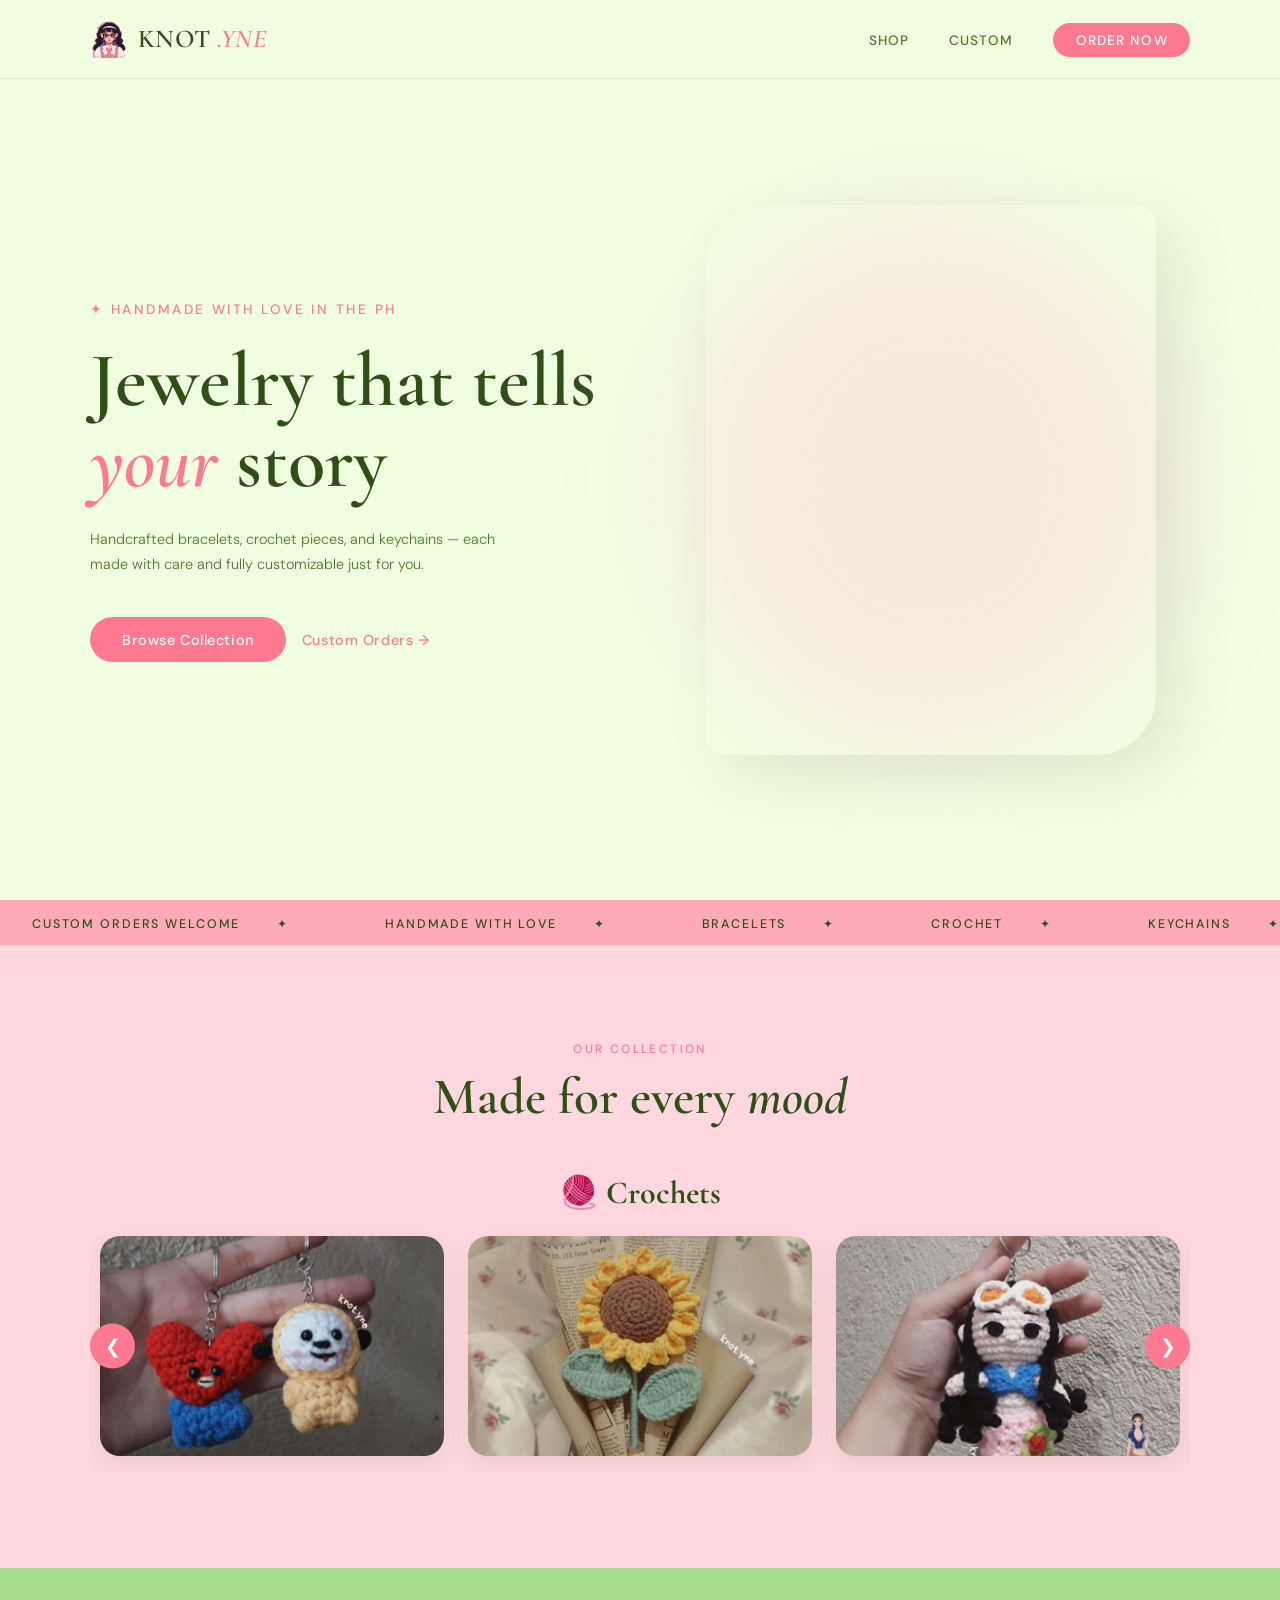
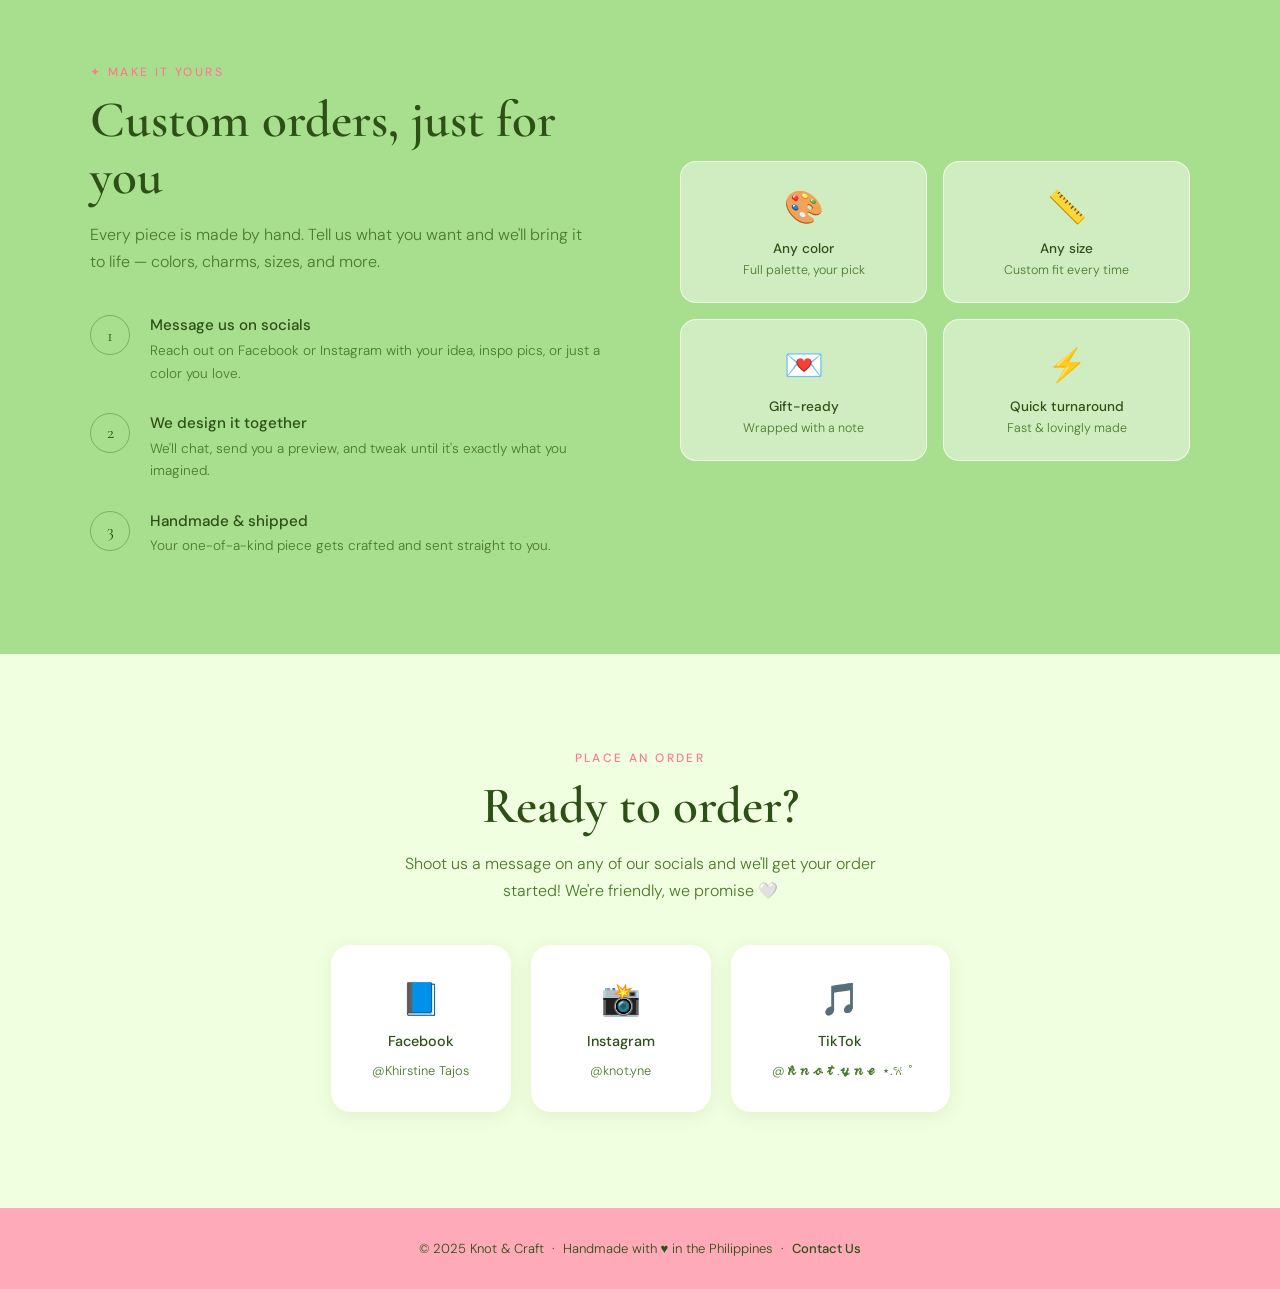
==== commit 167baa2f: "latest git push" ====
--- a/index.html
+++ b/index.html
@@ -54,7 +54,7 @@
     <div class="hero-content">
       <p class="hero-eyebrow">✦ Handmade with love in the PH</p>
       <h1>Jewelry that tells <em>your</em> story</h1>
-      <p>Handcrafted bracelets, crochet pieces, and necklaces — each made with care and fully customizable just for you.</p>
+      <p>Handcrafted bracelets, crochet pieces, and keychains — each made with care and fully customizable just for you.</p>
       <div class="hero-cta">
         <a href="#products" class="btn-primary">Browse Collection</a>
         <a href="#custom" class="btn-ghost">Custom Orders →</a>
--- a/css/style.css
+++ b/css/style.css
@@ -1,5 +1,15 @@
   *, *::before, *::after { box-sizing: border-box; margin: 0; padding: 0; }
 
+  html, body {
+  overflow-x: hidden;
+  max-width: 100%;
+  }
+
+  section, .hero, .marquee-wrap, footer {
+  max-width: 100%;
+  overflow-x: hidden;
+  }
+  
   :root {
     --cream: #F0FFDF;
     --blush: #FFAAB8;
@@ -359,7 +369,8 @@
 
 .hero-blob {
   position: absolute;
-  width: 130%; height: 130%;
+  width: 100%;   /* change from 130% */
+  height: 100%;  /* change from 130% */
   background: var(--pink-light);
   filter: blur(60px);
   border-radius: 50%;
